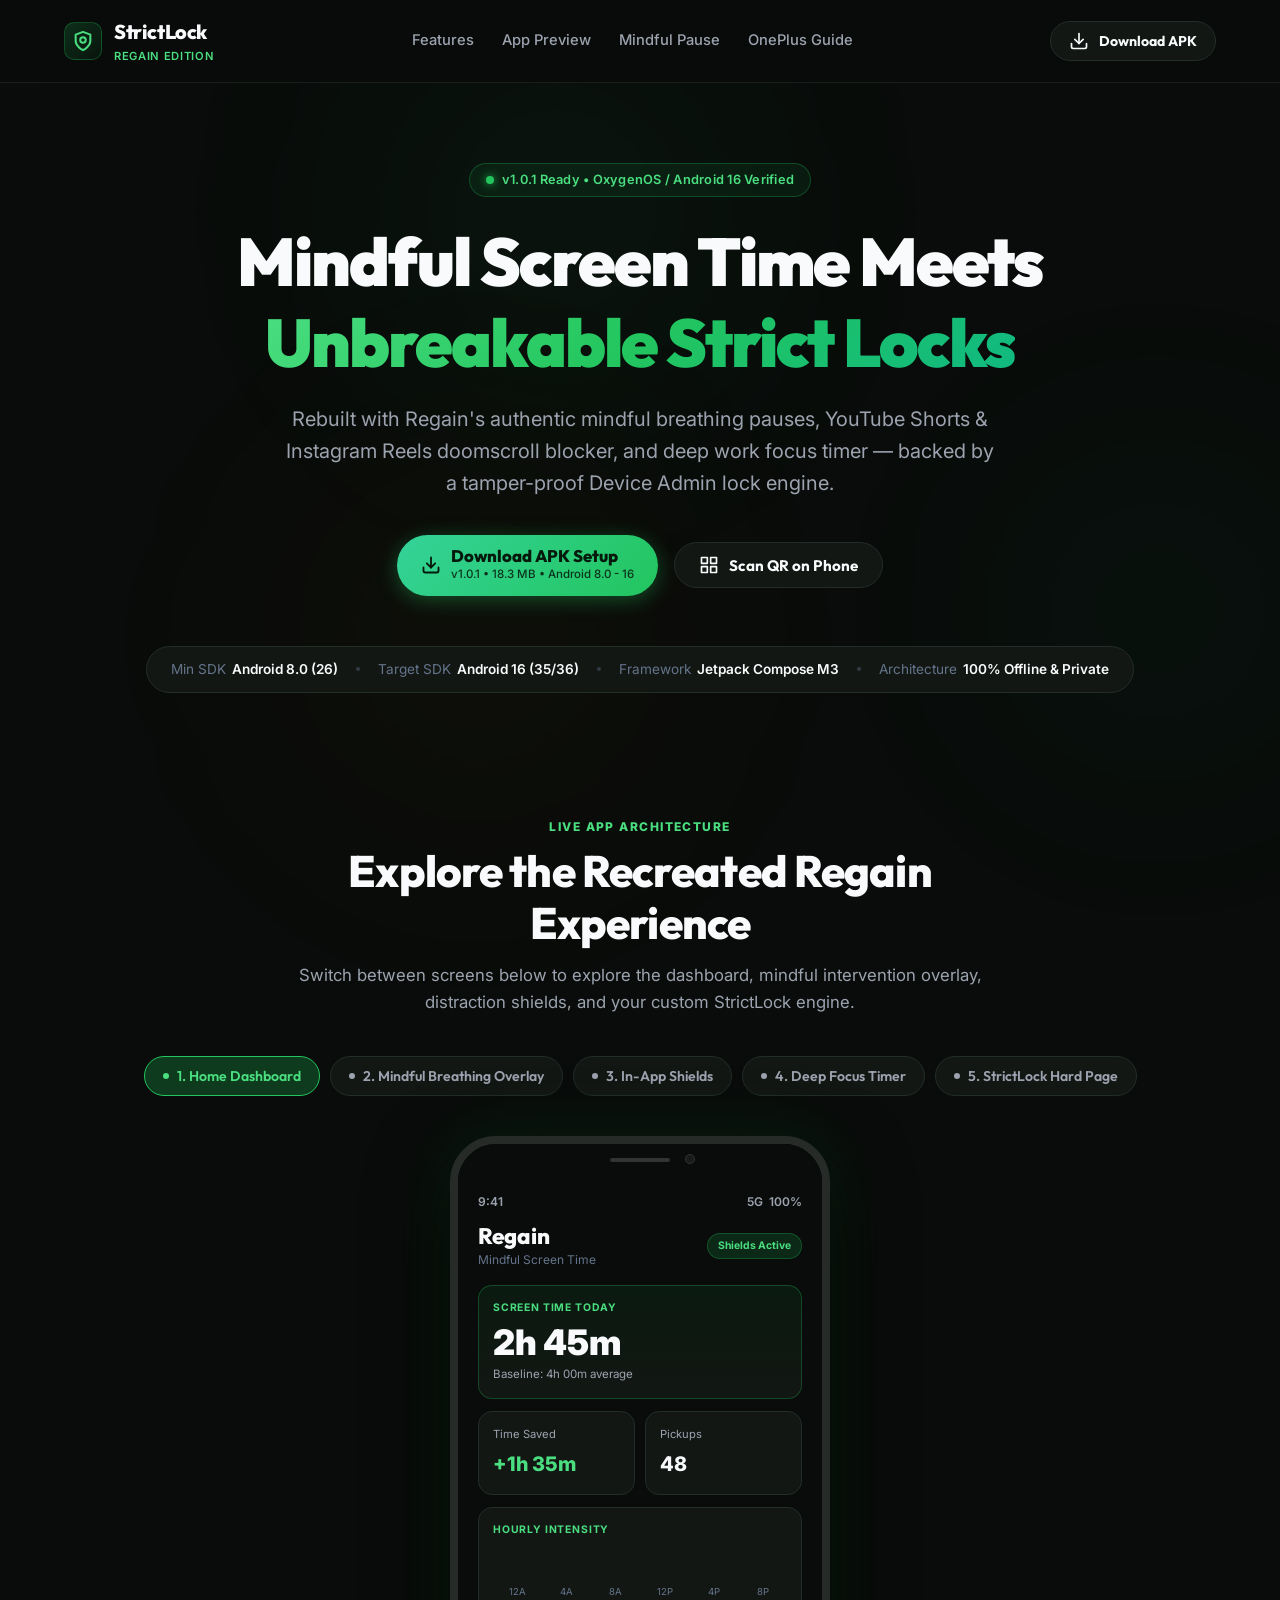
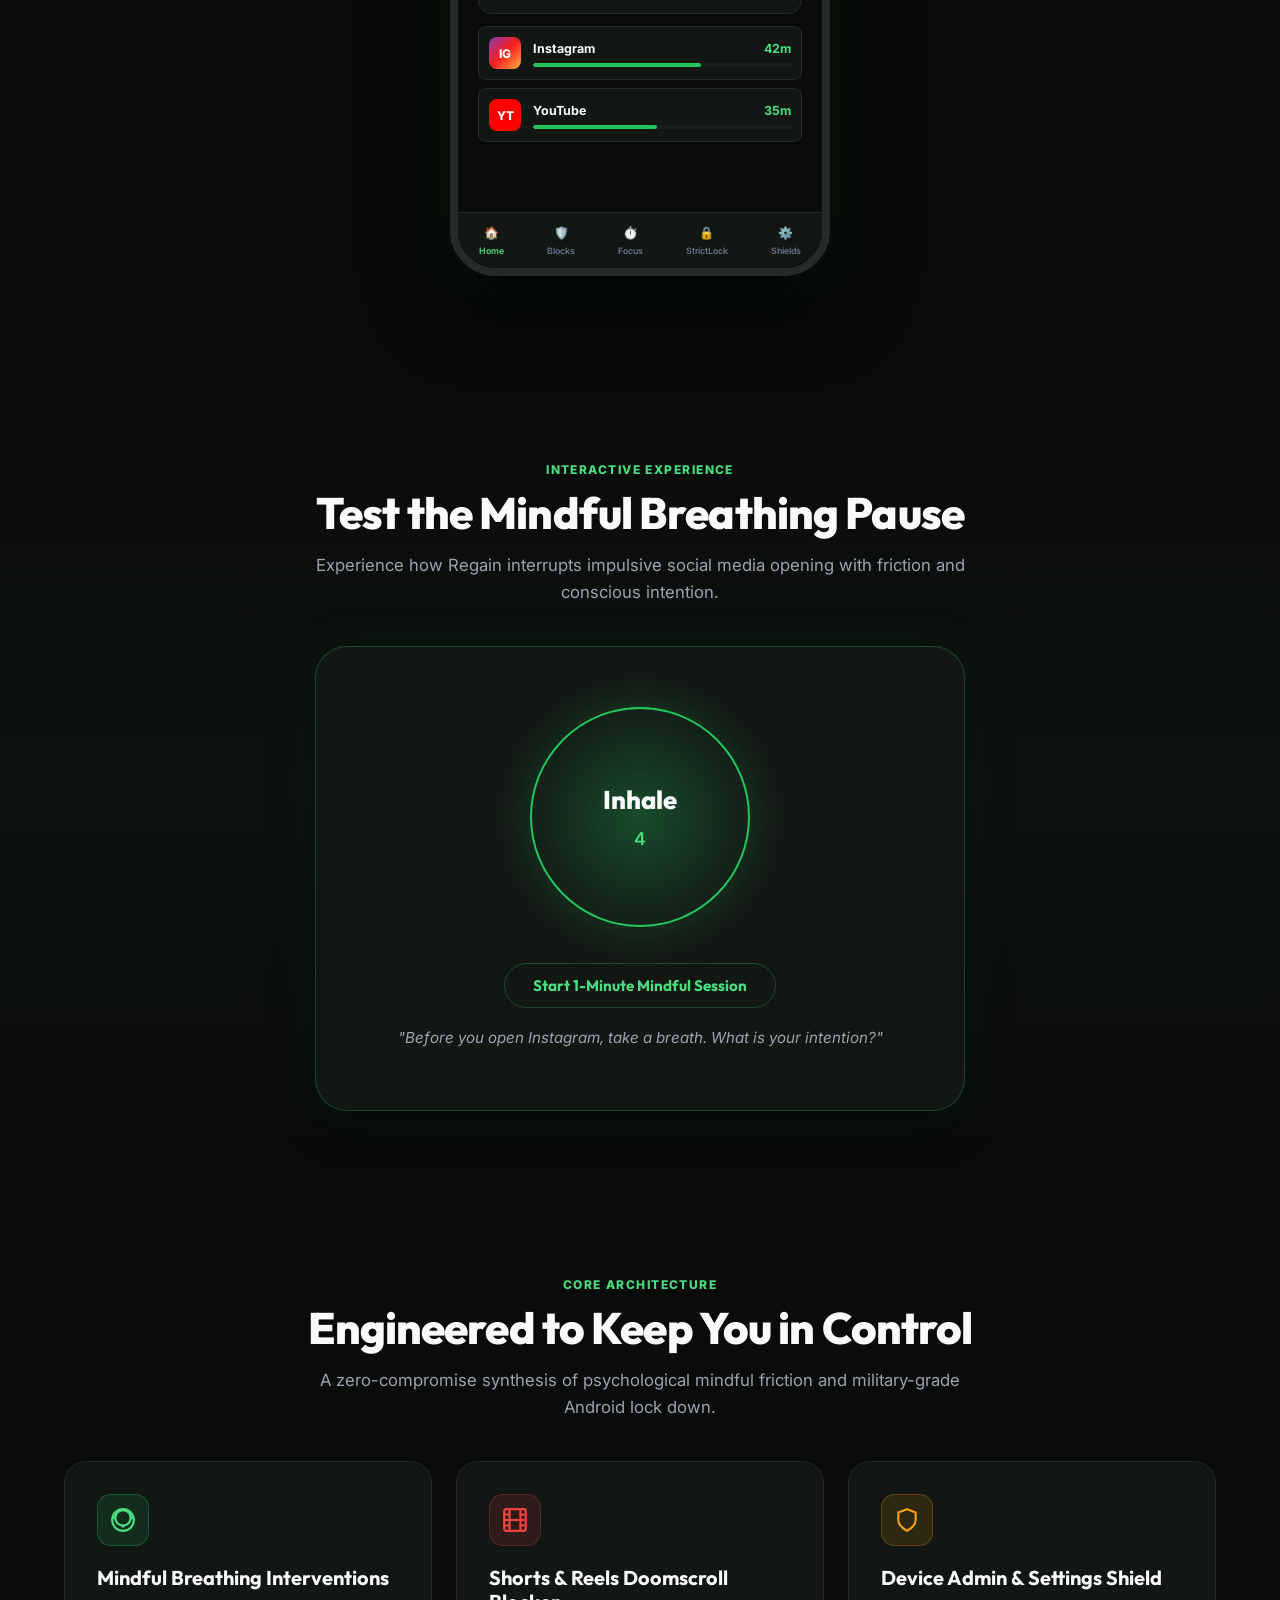
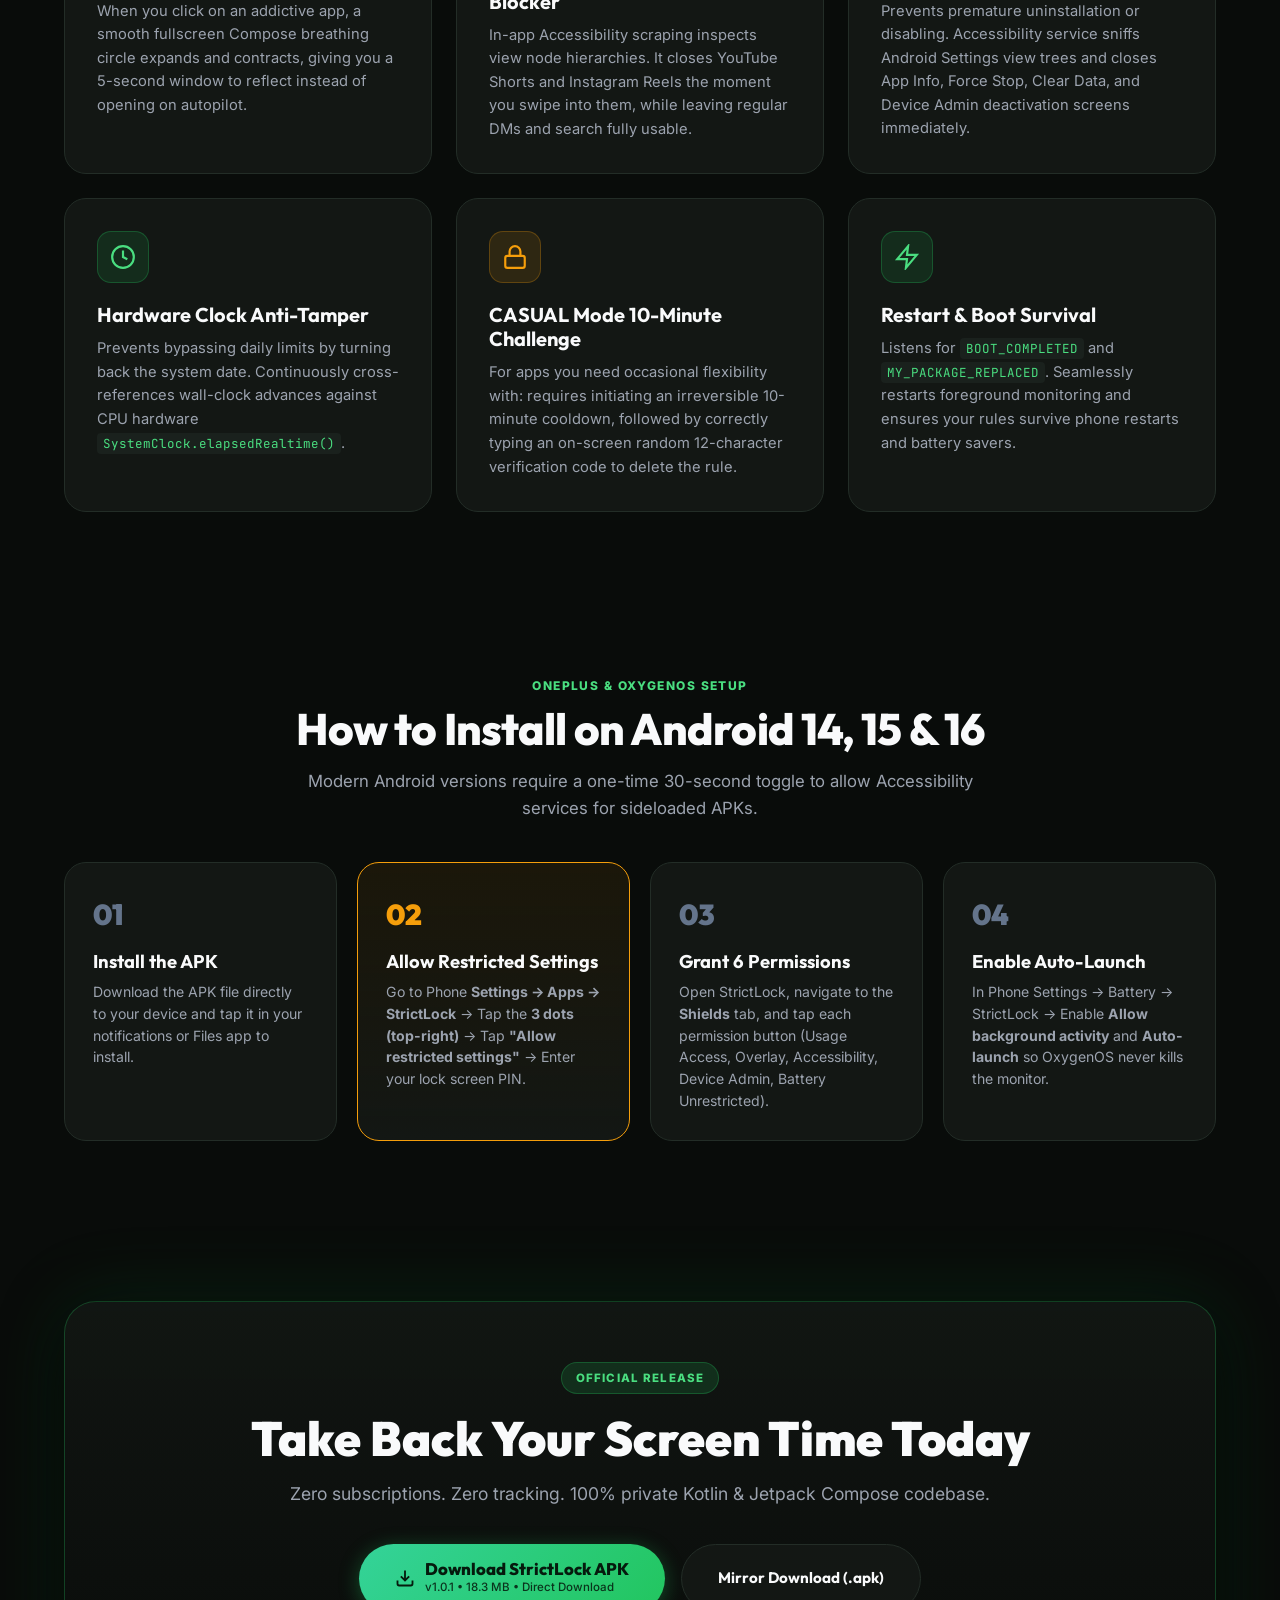
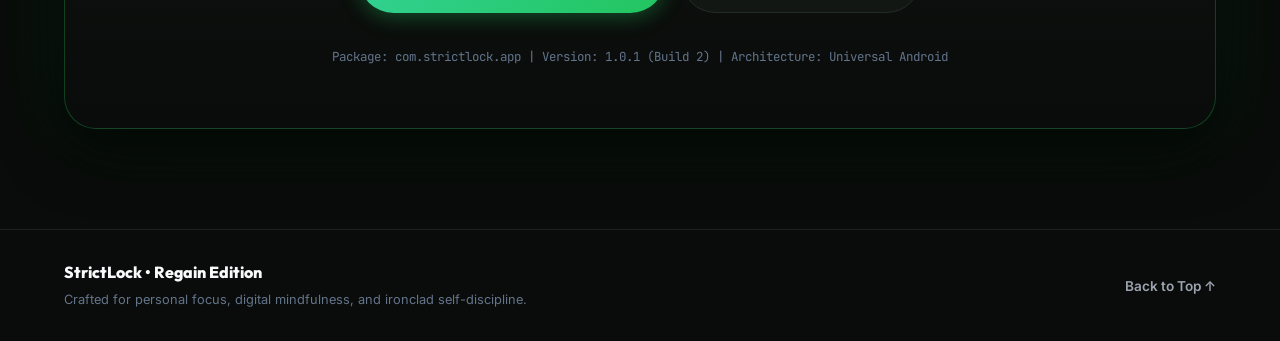
==== website/index.html @ c753e565 "Initial commit: StrictLock (Regain Edition) Android app and download portal" ====
<!DOCTYPE html>
<html lang="en">
<head>
    <meta charset="UTF-8">
    <meta name="viewport" content="width=device-width, initial-scale=1.0">
    <title>StrictLock — Regain Edition | Mindful Screen Time & Unbreakable Blocker</title>
    <meta name="description" content="Download StrictLock (Regain Edition), the mindful screen time limiter with breathing interventions, Reels/Shorts blocker, and unbreakable Device Admin strict lockouts for Android 8 to 16.">
    
    <!-- Google Fonts -->
    <link rel="preconnect" href="https://fonts.googleapis.com">
    <link rel="preconnect" href="https://fonts.gstatic.com" crossorigin>
    <link href="https://fonts.googleapis.com/css2?family=Outfit:wght@300;400;500;600;700;800;900&family=Inter:wght@400;500;600;700&family=JetBrains+Mono:wght@400;600&display=swap" rel="stylesheet">
    
    <link rel="stylesheet" href="style.css">
</head>
<body>

    <!-- Ambient Glowing Background Orbs -->
    <div class="glow-orb orb-1"></div>
    <div class="glow-orb orb-2"></div>
    <div class="glow-orb orb-3"></div>

    <!-- Navigation Bar -->
    <header class="navbar" id="navbar">
        <div class="nav-container">
            <a href="#hero" class="nav-brand">
                <div class="brand-logo">
                    <svg viewBox="0 0 24 24" fill="none" stroke="currentColor" stroke-width="2.2" stroke-linecap="round" stroke-linejoin="round">
                        <path d="M12 22s8-4 8-10V5l-8-3-8 3v7c0 6 8 10 8 10z"/>
                        <circle cx="12" cy="11" r="3"/>
                    </svg>
                </div>
                <div class="brand-text">
                    <span class="brand-name">StrictLock</span>
                    <span class="brand-tag">Regain Edition</span>
                </div>
            </a>

            <nav class="nav-links">
                <a href="#features" class="nav-link">Features</a>
                <a href="#interactive-preview" class="nav-link">App Preview</a>
                <a href="#breathing-demo" class="nav-link">Mindful Pause</a>
                <a href="#oneplus-guide" class="nav-link">OnePlus Guide</a>
            </nav>

            <div class="nav-actions">
                <a href="StrictLock-Regain-v1.0.1.apk" download="StrictLock-Regain-v1.0.1.apk" class="btn btn-nav" id="btn-nav-download">
                    <svg viewBox="0 0 24 24" fill="none" stroke="currentColor" stroke-width="2" stroke-linecap="round" stroke-linejoin="round">
                        <path d="M21 15v4a2 2 0 0 1-2 2H5a2 2 0 0 1-2-2v-4"/>
                        <polyline points="7 10 12 15 17 10"/>
                        <line x1="12" y1="15" x2="12" y2="3"/>
                    </svg>
                    <span>Download APK</span>
                </a>
            </div>
        </div>
    </header>

    <!-- Hero Section -->
    <section class="hero-section" id="hero">
        <div class="hero-container">
            <div class="hero-badge">
                <span class="badge-dot"></span>
                <span class="badge-text">v1.0.1 Ready • OxygenOS / Android 16 Verified</span>
            </div>

            <h1 class="hero-title">
                Mindful Screen Time Meets <span class="gradient-text">Unbreakable Strict Locks</span>
            </h1>

            <p class="hero-subtitle">
                Rebuilt with Regain's authentic mindful breathing pauses, YouTube Shorts & Instagram Reels doomscroll blocker, and deep work focus timer — backed by a tamper-proof Device Admin lock engine.
            </p>

            <div class="hero-cta-group">
                <a href="StrictLock-Regain-v1.0.1.apk" download="StrictLock-Regain-v1.0.1.apk" class="btn btn-primary" id="btn-hero-download">
                    <svg viewBox="0 0 24 24" fill="none" stroke="currentColor" stroke-width="2.2" stroke-linecap="round" stroke-linejoin="round">
                        <path d="M21 15v4a2 2 0 0 1-2 2H5a2 2 0 0 1-2-2v-4"/>
                        <polyline points="7 10 12 15 17 10"/>
                        <line x1="12" y1="15" x2="12" y2="3"/>
                    </svg>
                    <div class="btn-text-block">
                        <span class="btn-title">Download APK Setup</span>
                        <span class="btn-meta">v1.0.1 • 18.3 MB • Android 8.0 - 16</span>
                    </div>
                </a>

                <button class="btn btn-secondary" id="btn-qr-modal">
                    <svg viewBox="0 0 24 24" fill="none" stroke="currentColor" stroke-width="2" stroke-linecap="round" stroke-linejoin="round">
                        <rect x="3" y="3" width="7" height="7"/>
                        <rect x="14" y="3" width="7" height="7"/>
                        <rect x="14" y="14" width="7" height="7"/>
                        <rect x="3" y="14" width="7" height="7"/>
                    </svg>
                    <span>Scan QR on Phone</span>
                </button>
            </div>

            <!-- Tech Spec Chips -->
            <div class="hero-specs">
                <div class="spec-item">
                    <span class="spec-label">Min SDK</span>
                    <span class="spec-val">Android 8.0 (26)</span>
                </div>
                <div class="spec-divider"></div>
                <div class="spec-item">
                    <span class="spec-label">Target SDK</span>
                    <span class="spec-val">Android 16 (35/36)</span>
                </div>
                <div class="spec-divider"></div>
                <div class="spec-item">
                    <span class="spec-label">Framework</span>
                    <span class="spec-val">Jetpack Compose M3</span>
                </div>
                <div class="spec-divider"></div>
                <div class="spec-item">
                    <span class="spec-label">Architecture</span>
                    <span class="spec-val">100% Offline & Private</span>
                </div>
            </div>
        </div>
    </section>

    <!-- Interactive Interactive Phone Mockup Section -->
    <section class="preview-section" id="interactive-preview">
        <div class="section-container">
            <div class="section-header">
                <span class="section-tag">LIVE APP ARCHITECTURE</span>
                <h2 class="section-title">Explore the Recreated Regain Experience</h2>
                <p class="section-subtitle">Switch between screens below to explore the dashboard, mindful intervention overlay, distraction shields, and your custom StrictLock engine.</p>
            </div>

            <!-- Screen Selector Tabs -->
            <div class="preview-tabs" id="preview-tabs">
                <button class="preview-tab active" data-screen="dashboard">
                    <span class="tab-indicator"></span>
                    <span>1. Home Dashboard</span>
                </button>
                <button class="preview-tab" data-screen="overlay">
                    <span class="tab-indicator"></span>
                    <span>2. Mindful Breathing Overlay</span>
                </button>
                <button class="preview-tab" data-screen="blocks">
                    <span class="tab-indicator"></span>
                    <span>3. In-App Shields</span>
                </button>
                <button class="preview-tab" data-screen="focus">
                    <span class="tab-indicator"></span>
                    <span>4. Deep Focus Timer</span>
                </button>
                <button class="preview-tab" data-screen="strictlock">
                    <span class="tab-indicator"></span>
                    <span>5. StrictLock Hard Page</span>
                </button>
            </div>

            <!-- Device Frame Mockup Container -->
            <div class="device-wrapper">
                <div class="phone-frame">
                    <div class="phone-speaker"></div>
                    <div class="phone-camera"></div>

                    <!-- Screen Content Renderers -->
                    <div class="phone-screen" id="phone-screen">
                        
                        <!-- Screen 1: Dashboard -->
                        <div class="screen-view active" id="view-dashboard">
                            <div class="app-status-bar">
                                <span>9:41</span>
                                <div class="status-icons">
                                    <span>5G</span>
                                    <span>100%</span>
                                </div>
                            </div>
                            <div class="screen-header">
                                <div>
                                    <h3 class="app-title">Regain</h3>
                                    <p class="app-subtitle">Mindful Screen Time</p>
                                </div>
                                <span class="shield-badge">Shields Active</span>
                            </div>

                            <!-- Screen Time Hero -->
                            <div class="mock-card mock-hero">
                                <div class="mock-card-label">SCREEN TIME TODAY</div>
                                <div class="mock-hero-val">2h 45m</div>
                                <div class="mock-hero-sub">Baseline: 4h 00m average</div>
                            </div>

                            <!-- 2 Metrics -->
                            <div class="mock-row">
                                <div class="mock-card mock-half">
                                    <span class="metric-label">Time Saved</span>
                                    <span class="metric-val text-mint">+1h 35m</span>
                                </div>
                                <div class="mock-card mock-half">
                                    <span class="metric-label">Pickups</span>
                                    <span class="metric-val">48</span>
                                </div>
                            </div>

                            <!-- Hourly Bars -->
                            <div class="mock-card mock-chart-card">
                                <div class="mock-card-label">HOURLY INTENSITY</div>
                                <div class="mock-bars">
                                    <div class="bar-col"><div class="bar" style="height: 20%;"></div><span>12A</span></div>
                                    <div class="bar-col"><div class="bar" style="height: 10%;"></div><span>4A</span></div>
                                    <div class="bar-col"><div class="bar active" style="height: 65%;"></div><span>8A</span></div>
                                    <div class="bar-col"><div class="bar active" style="height: 90%;"></div><span>12P</span></div>
                                    <div class="bar-col"><div class="bar active" style="height: 70%;"></div><span>4P</span></div>
                                    <div class="bar-col"><div class="bar" style="height: 35%;"></div><span>8P</span></div>
                                </div>
                            </div>

                            <!-- Top Apps List -->
                            <div class="mock-apps-list">
                                <div class="mock-app-item">
                                    <div class="mock-app-icon icon-ig">IG</div>
                                    <div class="mock-app-details">
                                        <div class="mock-app-name-row">
                                            <span>Instagram</span>
                                            <span class="text-mint">42m</span>
                                        </div>
                                        <div class="mock-progress-track"><div class="mock-progress-fill" style="width: 65%;"></div></div>
                                    </div>
                                </div>
                                <div class="mock-app-item">
                                    <div class="mock-app-icon icon-yt">YT</div>
                                    <div class="mock-app-details">
                                        <div class="mock-app-name-row">
                                            <span>YouTube</span>
                                            <span class="text-mint">35m</span>
                                        </div>
                                        <div class="mock-progress-track"><div class="mock-progress-fill" style="width: 48%;"></div></div>
                                    </div>
                                </div>
                            </div>
                        </div>

                        <!-- Screen 2: Breathing Overlay -->
                        <div class="screen-view" id="view-overlay">
                            <div class="overlay-mock-content">
                                <div class="overlay-app-header">
                                    <div class="mock-app-icon icon-ig big-icon">IG</div>
                                    <div class="overlay-app-title">Instagram</div>
                                </div>

                                <div class="breathing-circle-wrapper">
                                    <div class="circle-outer"></div>
                                    <div class="circle-mid"></div>
                                    <div class="circle-core">
                                        <svg viewBox="0 0 24 24" fill="none" stroke="currentColor" stroke-width="2">
                                            <path d="M12 22s8-4 8-10V5l-8-3-8 3v7c0 6 8 10 8 10z"/>
                                        </svg>
                                    </div>
                                </div>

                                <div class="overlay-message-block">
                                    <h4 class="overlay-heading text-crimson">Daily Limit Reached</h4>
                                    <p class="overlay-body">Strict Mode Protection is active.<br>No extensions or bypasses allowed today.</p>
                                </div>

                                <button class="overlay-btn-home">EXIT TO HOME SCREEN</button>
                            </div>
                        </div>

                        <!-- Screen 3: Blocks -->
                        <div class="screen-view" id="view-blocks">
                            <div class="screen-header">
                                <div>
                                    <h3 class="app-title">Distraction Shields</h3>
                                    <p class="app-subtitle">Regain Anti-Tamper & Nudges</p>
                                </div>
                            </div>

                            <div class="mock-setting-card">
                                <div class="setting-icon icon-red">📹</div>
                                <div class="setting-info">
                                    <div class="setting-title">Block Shorts & Reels</div>
                                    <div class="setting-desc">Auto-closes doomscrolling reels while keeping search & messages.</div>
                                </div>
                                <div class="mock-switch on"></div>
                            </div>

                            <div class="mock-setting-card">
                                <div class="setting-icon icon-mint">🍃</div>
                                <div class="setting-info">
                                    <div class="setting-title">Mindful Pause</div>
                                    <div class="setting-desc">5-second breathing circle reflection before opening apps.</div>
                                </div>
                                <div class="mock-switch on"></div>
                            </div>

                            <div class="mock-setting-card">
                                <div class="setting-icon icon-mint">🔒</div>
                                <div class="setting-info">
                                    <div class="setting-title">Uninstall Protection</div>
                                    <div class="setting-desc">Device Admin + Accessibility closes Settings, Force Stop, & App Info.</div>
                                </div>
                                <div class="mock-switch on"></div>
                            </div>

                            <div class="mock-setting-card">
                                <div class="setting-icon icon-amber">🪟</div>
                                <div class="setting-info">
                                    <div class="setting-title">Split-Screen Shield</div>
                                    <div class="setting-desc">Blocks bypassing limits via multitasking split-windows.</div>
                                </div>
                                <div class="mock-switch on"></div>
                            </div>
                        </div>

                        <!-- Screen 4: Focus Timer -->
                        <div class="screen-view" id="view-focus">
                            <div class="screen-header">
                                <div>
                                    <h3 class="app-title">Focus Session</h3>
                                    <p class="app-subtitle">Deep Work Pomodoro</p>
                                </div>
                            </div>

                            <div class="mock-timer-circle">
                                <div class="timer-dial-outer">
                                    <div class="timer-time">23:45</div>
                                    <div class="timer-state text-mint">FOCUSING</div>
                                </div>
                            </div>

                            <div class="timer-chips-row">
                                <span class="chip">15m</span>
                                <span class="chip active">25m</span>
                                <span class="chip">45m</span>
                                <span class="chip">60m</span>
                            </div>

                            <button class="mock-btn-start">PAUSE</button>

                            <div class="mock-setting-card small-pad">
                                <div class="setting-info">
                                    <div class="setting-title">Strict Focus Mode</div>
                                    <div class="setting-desc">You cannot quit until the timer ends.</div>
                                </div>
                                <div class="mock-switch on"></div>
                            </div>
                        </div>

                        <!-- Screen 5: StrictLock Dedicated Page -->
                        <div class="screen-view" id="view-strictlock">
                            <div class="screen-header">
                                <div>
                                    <h3 class="app-title">StrictLock</h3>
                                    <p class="app-subtitle">Custom Multi-Day Rules</p>
                                </div>
                                <span class="badge-new-rule">+ New Rule</span>
                            </div>

                            <!-- Tamper Card -->
                            <div class="tamper-card-mini">
                                <span class="tamper-icon">🛡️</span>
                                <div>
                                    <div class="tamper-title">Clock Anti-Tamper Shield</div>
                                    <div class="tamper-desc">Hardware elapsed time verified vs wall clock.</div>
                                </div>
                            </div>

                            <!-- Strict Rule Card -->
                            <div class="rule-card-mini">
                                <div class="rule-top-row">
                                    <div class="mock-app-icon icon-rd">RD</div>
                                    <div class="rule-info">
                                        <div class="rule-title-row">
                                            <span>Reddit</span>
                                            <span class="badge-strict">STRICT</span>
                                        </div>
                                        <div class="rule-sub">12 calendar days left</div>
                                    </div>
                                </div>
                                <div class="rule-progress-row">
                                    <span>28m / 30m</span>
                                    <span class="text-crimson">Limit Near</span>
                                </div>
                                <div class="mock-progress-track"><div class="mock-progress-fill bg-crimson" style="width: 93%;"></div></div>
                                <div class="rule-footer">Locked by Strict Mode. No edits or deletions.</div>
                            </div>

                            <!-- Casual Rule Card -->
                            <div class="rule-card-mini">
                                <div class="rule-top-row">
                                    <div class="mock-app-icon icon-tk">TT</div>
                                    <div class="rule-info">
                                        <div class="rule-title-row">
                                            <span>TikTok</span>
                                            <span class="badge-casual">CASUAL</span>
                                        </div>
                                        <div class="rule-sub">25 calendar days left</div>
                                    </div>
                                </div>
                                <div class="rule-progress-row">
                                    <span>15m / 45m</span>
                                    <span class="text-mint">30m left</span>
                                </div>
                                <div class="mock-progress-track"><div class="mock-progress-fill" style="width: 33%;"></div></div>
                                <div class="rule-footer-btn">Requires 10m wait + verification code to unlock.</div>
                            </div>
                        </div>

                    </div>

                    <!-- Bottom Nav Simulator -->
                    <div class="phone-bottom-nav">
                        <div class="nav-item active"><span>🏠</span><small>Home</small></div>
                        <div class="nav-item"><span>🛡️</span><small>Blocks</small></div>
                        <div class="nav-item"><span>⏱️</span><small>Focus</small></div>
                        <div class="nav-item"><span>🔒</span><small>StrictLock</small></div>
                        <div class="nav-item"><span>⚙️</span><small>Shields</small></div>
                    </div>
                </div>
            </div>
        </div>
    </section>

    <!-- Interactive Breathing Simulator Section -->
    <section class="breathing-section" id="breathing-demo">
        <div class="section-container">
            <div class="section-header">
                <span class="section-tag">INTERACTIVE EXPERIENCE</span>
                <h2 class="section-title">Test the Mindful Breathing Pause</h2>
                <p class="section-subtitle">Experience how Regain interrupts impulsive social media opening with friction and conscious intention.</p>
            </div>

            <div class="breathing-widget-card">
                <div class="breathing-circle-interactive" id="breathing-circle">
                    <span class="breathing-phase-text" id="breathing-phase">Inhale</span>
                    <span class="breathing-counter" id="breathing-count">4</span>
                </div>

                <div class="breathing-controls">
                    <button class="btn btn-outline" id="btn-toggle-breathing">Start 1-Minute Mindful Session</button>
                    <p class="breathing-caption">"Before you open Instagram, take a breath. What is your intention?"</p>
                </div>
            </div>
        </div>
    </section>

    <!-- Feature Architecture Grid -->
    <section class="features-section" id="features">
        <div class="section-container">
            <div class="section-header">
                <span class="section-tag">CORE ARCHITECTURE</span>
                <h2 class="section-title">Engineered to Keep You in Control</h2>
                <p class="section-subtitle">A zero-compromise synthesis of psychological mindful friction and military-grade Android lock down.</p>
            </div>

            <div class="features-grid">
                
                <div class="feature-card">
                    <div class="feature-icon-box icon-mint-bg">
                        <svg viewBox="0 0 24 24" fill="none" stroke="currentColor" stroke-width="2">
                            <path d="M12 2a10 10 0 1 0 10 10A10 10 0 0 0 12 2zm1 14.93V17a1 1 0 0 1-2 0v-.07A7 7 0 0 1 5.07 11H5a1 1 0 0 1 0-2h.07A7 7 0 0 1 11 3.07V3a1 1 0 0 1 2 0v.07A7 7 0 0 1 18.93 9H19a1 1 0 0 1 0 2h-.07A7 7 0 0 1 13 16.93z"/>
                        </svg>
                    </div>
                    <h3 class="feature-title">Mindful Breathing Interventions</h3>
                    <p class="feature-desc">When you click on an addictive app, a smooth fullscreen Compose breathing circle expands and contracts, giving you a 5-second window to reflect instead of opening on autopilot.</p>
                </div>

                <div class="feature-card">
                    <div class="feature-icon-box icon-crimson-bg">
                        <svg viewBox="0 0 24 24" fill="none" stroke="currentColor" stroke-width="2">
                            <rect x="2" y="2" width="20" height="20" rx="2.18" ry="2.18"/>
                            <line x1="7" y1="2" x2="7" y2="22"/>
                            <line x1="17" y1="2" x2="17" y2="22"/>
                            <line x1="2" y1="12" x2="22" y2="12"/>
                            <line x1="2" y1="7" x2="7" y2="7"/>
                            <line x1="2" y1="17" x2="7" y2="17"/>
                            <line x1="17" y1="17" x2="22" y2="17"/>
                            <line x1="17" y1="7" x2="22" y2="7"/>
                        </svg>
                    </div>
                    <h3 class="feature-title">Shorts & Reels Doomscroll Blocker</h3>
                    <p class="feature-desc">In-app Accessibility scraping inspects view node hierarchies. It closes YouTube Shorts and Instagram Reels the moment you swipe into them, while leaving regular DMs and search fully usable.</p>
                </div>

                <div class="feature-card">
                    <div class="feature-icon-box icon-amber-bg">
                        <svg viewBox="0 0 24 24" fill="none" stroke="currentColor" stroke-width="2">
                            <path d="M12 22s8-4 8-10V5l-8-3-8 3v7c0 6 8 10 8 10z"/>
                        </svg>
                    </div>
                    <h3 class="feature-title">Device Admin & Settings Shield</h3>
                    <p class="feature-desc">Prevents premature uninstallation or disabling. Accessibility service sniffs Android Settings view trees and closes App Info, Force Stop, Clear Data, and Device Admin deactivation screens immediately.</p>
                </div>

                <div class="feature-card">
                    <div class="feature-icon-box icon-mint-bg">
                        <svg viewBox="0 0 24 24" fill="none" stroke="currentColor" stroke-width="2">
                            <circle cx="12" cy="12" r="10"/>
                            <polyline points="12 6 12 12 16 14"/>
                        </svg>
                    </div>
                    <h3 class="feature-title">Hardware Clock Anti-Tamper</h3>
                    <p class="feature-desc">Prevents bypassing daily limits by turning back the system date. Continuously cross-references wall-clock advances against CPU hardware <code>SystemClock.elapsedRealtime()</code>.</p>
                </div>

                <div class="feature-card">
                    <div class="feature-icon-box icon-amber-bg">
                        <svg viewBox="0 0 24 24" fill="none" stroke="currentColor" stroke-width="2">
                            <rect x="3" y="11" width="18" height="11" rx="2" ry="2"/>
                            <path d="M7 11V7a5 5 0 0 1 10 0v4"/>
                        </svg>
                    </div>
                    <h3 class="feature-title">CASUAL Mode 10-Minute Challenge</h3>
                    <p class="feature-desc">For apps you need occasional flexibility with: requires initiating an irreversible 10-minute cooldown, followed by correctly typing an on-screen random 12-character verification code to delete the rule.</p>
                </div>

                <div class="feature-card">
                    <div class="feature-icon-box icon-mint-bg">
                        <svg viewBox="0 0 24 24" fill="none" stroke="currentColor" stroke-width="2">
                            <path d="M13 2L3 14h9l-1 8 10-12h-9l1-8z"/>
                        </svg>
                    </div>
                    <h3 class="feature-title">Restart & Boot Survival</h3>
                    <p class="feature-desc">Listens for <code>BOOT_COMPLETED</code> and <code>MY_PACKAGE_REPLACED</code>. Seamlessly restarts foreground monitoring and ensures your rules survive phone restarts and battery savers.</p>
                </div>

            </div>
        </div>
    </section>

    <!-- OnePlus OxygenOS (Android 16) Guide -->
    <section class="guide-section" id="oneplus-guide">
        <div class="section-container">
            <div class="section-header">
                <span class="section-tag">ONEPLUS & OXYGENOS SETUP</span>
                <h2 class="section-title">How to Install on Android 14, 15 & 16</h2>
                <p class="section-subtitle">Modern Android versions require a one-time 30-second toggle to allow Accessibility services for sideloaded APKs.</p>
            </div>

            <div class="guide-steps-grid">
                
                <div class="step-card">
                    <div class="step-number">01</div>
                    <h4 class="step-title">Install the APK</h4>
                    <p class="step-desc">Download the APK file directly to your device and tap it in your notifications or Files app to install.</p>
                </div>

                <div class="step-card highlight-step">
                    <div class="step-number">02</div>
                    <h4 class="step-title">Allow Restricted Settings</h4>
                    <p class="step-desc">Go to Phone <strong>Settings -> Apps -> StrictLock</strong> -> Tap the <strong>3 dots (top-right)</strong> -> Tap <strong>"Allow restricted settings"</strong> -> Enter your lock screen PIN.</p>
                </div>

                <div class="step-card">
                    <div class="step-number">03</div>
                    <h4 class="step-title">Grant 6 Permissions</h4>
                    <p class="step-desc">Open StrictLock, navigate to the <strong>Shields</strong> tab, and tap each permission button (Usage Access, Overlay, Accessibility, Device Admin, Battery Unrestricted).</p>
                </div>

                <div class="step-card">
                    <div class="step-number">04</div>
                    <h4 class="step-title">Enable Auto-Launch</h4>
                    <p class="step-desc">In Phone Settings -> Battery -> StrictLock -> Enable <strong>Allow background activity</strong> and <strong>Auto-launch</strong> so OxygenOS never kills the monitor.</p>
                </div>

            </div>
        </div>
    </section>

    <!-- Download CTA Hub -->
    <section class="download-section" id="download">
        <div class="download-container">
            <div class="download-card">
                <span class="download-badge">OFFICIAL RELEASE</span>
                <h2 class="download-heading">Take Back Your Screen Time Today</h2>
                <p class="download-sub">Zero subscriptions. Zero tracking. 100% private Kotlin & Jetpack Compose codebase.</p>

                <div class="download-action-row">
                    <a href="StrictLock-Regain-v1.0.1.apk" download="StrictLock-Regain-v1.0.1.apk" class="btn btn-primary big-btn" id="btn-final-download">
                        <svg viewBox="0 0 24 24" fill="none" stroke="currentColor" stroke-width="2.2">
                            <path d="M21 15v4a2 2 0 0 1-2 2H5a2 2 0 0 1-2-2v-4"/>
                            <polyline points="7 10 12 15 17 10"/>
                            <line x1="12" y1="15" x2="12" y2="3"/>
                        </svg>
                        <div class="btn-text-block">
                            <span class="btn-title">Download StrictLock APK</span>
                            <span class="btn-meta">v1.0.1 • 18.3 MB • Direct Download</span>
                        </div>
                    </a>

                    <a href="app-debug.apk" download="app-debug.apk" class="btn btn-secondary big-btn">
                        <span>Mirror Download (.apk)</span>
                    </a>
                </div>

                <div class="checksum-info">
                    <code>Package: com.strictlock.app | Version: 1.0.1 (Build 2) | Architecture: Universal Android</code>
                </div>
            </div>
        </div>
    </section>

    <!-- Footer -->
    <footer class="footer">
        <div class="footer-container">
            <div class="footer-left">
                <span class="footer-brand">StrictLock • Regain Edition</span>
                <p class="footer-copy">Crafted for personal focus, digital mindfulness, and ironclad self-discipline.</p>
            </div>
            <div class="footer-right">
                <a href="#hero">Back to Top ↑</a>
            </div>
        </div>
    </footer>

    <!-- QR Code Modal Dialog -->
    <div class="modal-overlay" id="qr-modal">
        <div class="modal-content">
            <button class="modal-close" id="btn-close-modal">&times;</button>
            <h3 class="modal-title">Scan to Download on Phone</h3>
            <p class="modal-desc">Point your phone's camera at the QR code below while on the same Wi-Fi network:</p>
            
            <div class="qr-container" id="qr-placeholder">
                <!-- Dynamic SVG QR Code will be rendered here -->
            </div>

            <div class="qr-url-box">
                <div class="qr-network-url" id="network-url-text">http://10.146.8.144:3000/StrictLock-Regain-v1.0.1.apk</div>
                <button class="btn btn-copy" id="btn-copy-url">
                    <svg viewBox="0 0 24 24" width="16" height="16" fill="none" stroke="currentColor" stroke-width="2">
                        <rect x="9" y="9" width="13" height="13" rx="2" ry="2"></rect>
                        <path d="M5 15H4a2 2 0 0 1-2-2V4a2 2 0 0 1 2-2h9a2 2 0 0 1 2 2v1"></path>
                    </svg>
                    <span id="copy-text">Copy</span>
                </button>
            </div>

            <p class="qr-hint">Make sure your phone is connected to the same Wi-Fi, or open this URL directly in Chrome/Brave on your phone.</p>
        </div>
    </div>

    <script src="main.js"></script>
</body>
</html>
---- website/style.css ----
/* ==========================================================================
   StrictLock (Regain Edition) — World-Class Design System
   Palette: Deep Obsidian (#090C0A), Elevated Slate (#131714), Mint (#22C55E)
   ========================================================================== */

:root {
    --bg-dark: #090C0A;
    --bg-surface: #131714;
    --bg-surface-elevated: #1A211D;
    --bg-glass: rgba(19, 23, 20, 0.75);
    
    --border-subtle: rgba(255, 255, 255, 0.08);
    --border-green: rgba(34, 197, 94, 0.28);
    --border-card: #232D27;

    --mint-primary: #22C55E;
    --mint-light: #4ADE80;
    --mint-glow: rgba(34, 197, 94, 0.25);
    --mint-dark: #15803D;

    --amber-warning: #F59E0B;
    --amber-glow: rgba(245, 158, 11, 0.22);

    --crimson-strict: #EF4444;
    --crimson-glow: rgba(239, 68, 68, 0.25);

    --text-primary: #F9FAFB;
    --text-secondary: #9CA3AF;
    --text-muted: #64748B;

    --font-heading: 'Outfit', sans-serif;
    --font-body: 'Inter', sans-serif;
    --font-mono: 'JetBrains Mono', monospace;

    --radius-sm: 8px;
    --radius-md: 14px;
    --radius-lg: 22px;
    --radius-xl: 32px;
    --radius-pill: 9999px;

    --transition-fast: 0.18s cubic-bezier(0.4, 0, 0.2, 1);
    --transition-smooth: 0.32s cubic-bezier(0.16, 1, 0.3, 1);
}

/* Base Reset */
*, *::before, *::after {
    margin: 0;
    padding: 0;
    box-sizing: border-box;
}

html {
    scroll-behavior: smooth;
    background-color: var(--bg-dark);
    color: var(--text-primary);
    font-family: var(--font-body);
    font-size: 16px;
    line-height: 1.6;
    overflow-x: hidden;
    -webkit-font-smoothing: antialiased;
}

body {
    position: relative;
    min-height: 100vh;
    background-color: var(--bg-dark);
    overflow-x: hidden;
}

/* Ambient Background Glowing Orbs */
.glow-orb {
    position: fixed;
    border-radius: 50%;
    filter: blur(120px);
    pointer-events: none;
    z-index: 0;
    opacity: 0.65;
}

.orb-1 {
    top: -10%;
    left: 20%;
    width: 600px;
    height: 600px;
    background: radial-gradient(circle, rgba(34, 197, 94, 0.12) 0%, transparent 70%);
}

.orb-2 {
    top: 40%;
    right: -10%;
    width: 500px;
    height: 500px;
    background: radial-gradient(circle, rgba(16, 185, 129, 0.1) 0%, transparent 70%);
}

.orb-3 {
    bottom: -10%;
    left: 10%;
    width: 700px;
    height: 700px;
    background: radial-gradient(circle, rgba(245, 158, 11, 0.06) 0%, transparent 70%);
}

/* Typography Helpers */
h1, h2, h3, h4 {
    font-family: var(--font-heading);
    color: var(--text-primary);
    line-height: 1.2;
}

.gradient-text {
    background: linear-gradient(135deg, #4ADE80 0%, #22C55E 50%, #10B981 100%);
    -webkit-background-clip: text;
    -webkit-text-fill-color: transparent;
}

.text-mint { color: var(--mint-light); }
.text-crimson { color: var(--crimson-strict); }
.text-amber { color: var(--amber-warning); }

/* Common Container */
.section-container, .hero-container, .nav-container, .download-container, .footer-container {
    max-width: 1200px;
    margin: 0 auto;
    padding: 0 24px;
    position: relative;
    z-index: 1;
}

/* Buttons */
.btn {
    display: inline-flex;
    align-items: center;
    justify-content: center;
    gap: 10px;
    padding: 12px 24px;
    border-radius: var(--radius-pill);
    font-family: var(--font-heading);
    font-weight: 700;
    font-size: 0.95rem;
    text-decoration: none;
    border: none;
    cursor: pointer;
    transition: all var(--transition-smooth);
}

.btn svg {
    width: 20px;
    height: 20px;
    flex-shrink: 0;
}

.btn-primary {
    background: linear-gradient(135deg, #34D399 0%, #22C55E 100%);
    color: #051A0D;
    box-shadow: 0 4px 20px rgba(34, 197, 94, 0.35);
}

.btn-primary:hover {
    transform: translateY(-2px);
    box-shadow: 0 8px 30px rgba(34, 197, 94, 0.5);
    background: linear-gradient(135deg, #4ADE80 0%, #22C55E 100%);
}

.btn-secondary {
    background: var(--bg-surface);
    color: var(--text-primary);
    border: 1px solid var(--border-card);
}

.btn-secondary:hover {
    background: var(--bg-surface-elevated);
    border-color: var(--mint-primary);
    color: var(--mint-light);
    transform: translateY(-2px);
}

.btn-outline {
    background: transparent;
    color: var(--mint-light);
    border: 1px solid var(--border-green);
    padding: 12px 28px;
}

.btn-outline:hover {
    background: var(--mint-glow);
    border-color: var(--mint-primary);
    transform: translateY(-2px);
}

.btn-nav {
    background: var(--bg-surface);
    color: var(--text-primary);
    border: 1px solid var(--border-card);
    font-size: 0.88rem;
    padding: 8px 18px;
}

.btn-nav:hover {
    background: var(--mint-primary);
    color: #051A0D;
    border-color: var(--mint-primary);
}

.btn-text-block {
    display: flex;
    flex-direction: column;
    text-align: left;
}

.btn-title {
    font-size: 1.05rem;
    font-weight: 800;
    line-height: 1.1;
}

.btn-meta {
    font-size: 0.72rem;
    opacity: 0.85;
    font-family: var(--font-body);
    font-weight: 500;
}

/* ==========================================================================
   Navigation Bar
   ========================================================================== */
.navbar {
    position: sticky;
    top: 0;
    width: 100%;
    z-index: 100;
    background: rgba(9, 12, 10, 0.82);
    backdrop-filter: blur(18px);
    border-bottom: 1px solid var(--border-subtle);
    padding: 16px 0;
    transition: all var(--transition-smooth);
}

.nav-container {
    display: flex;
    align-items: center;
    justify-content: space-between;
}

.nav-brand {
    display: flex;
    align-items: center;
    gap: 12px;
    text-decoration: none;
}

.brand-logo {
    width: 38px;
    height: 38px;
    border-radius: 10px;
    background: linear-gradient(135deg, rgba(34, 197, 94, 0.2) 0%, rgba(34, 197, 94, 0.05) 100%);
    border: 1px solid var(--border-green);
    display: flex;
    align-items: center;
    justify-content: center;
    color: var(--mint-light);
}

.brand-logo svg {
    width: 22px;
    height: 22px;
}

.brand-text {
    display: flex;
    flex-direction: column;
}

.brand-name {
    font-family: var(--font-heading);
    font-size: 1.25rem;
    font-weight: 800;
    color: var(--text-primary);
    letter-spacing: -0.02em;
}

.brand-tag {
    font-size: 0.7rem;
    font-weight: 600;
    color: var(--mint-light);
    letter-spacing: 0.06em;
    text-transform: uppercase;
}

.nav-links {
    display: flex;
    align-items: center;
    gap: 28px;
}

.nav-link {
    color: var(--text-secondary);
    text-decoration: none;
    font-size: 0.92rem;
    font-weight: 500;
    transition: color var(--transition-fast);
}

.nav-link:hover {
    color: var(--mint-light);
}

/* ==========================================================================
   Hero Section
   ========================================================================== */
.hero-section {
    padding: 80px 0 60px;
    text-align: center;
    position: relative;
    z-index: 2;
}

.hero-badge {
    display: inline-flex;
    align-items: center;
    gap: 8px;
    background: rgba(34, 197, 94, 0.08);
    border: 1px solid var(--border-green);
    padding: 6px 16px;
    border-radius: var(--radius-pill);
    margin-bottom: 24px;
}

.badge-dot {
    width: 8px;
    height: 8px;
    border-radius: 50%;
    background: var(--mint-primary);
    box-shadow: 0 0 10px var(--mint-primary);
    animation: pulse 2s infinite;
}

.badge-text {
    font-size: 0.8rem;
    font-weight: 600;
    color: var(--mint-light);
    letter-spacing: 0.02em;
}

.hero-title {
    font-size: clamp(2.5rem, 5.5vw, 4.2rem);
    font-weight: 900;
    letter-spacing: -0.03em;
    max-width: 900px;
    margin: 0 auto 20px;
}

.hero-subtitle {
    font-size: clamp(1.05rem, 2vw, 1.25rem);
    color: var(--text-secondary);
    max-width: 720px;
    margin: 0 auto 36px;
    font-weight: 400;
    line-height: 1.6;
}

.hero-cta-group {
    display: flex;
    align-items: center;
    justify-content: center;
    gap: 16px;
    flex-wrap: wrap;
    margin-bottom: 50px;
}

.hero-specs {
    display: inline-flex;
    align-items: center;
    gap: 18px;
    background: var(--bg-surface);
    border: 1px solid var(--border-card);
    padding: 12px 24px;
    border-radius: var(--radius-pill);
    font-size: 0.85rem;
    flex-wrap: wrap;
    justify-content: center;
}

.spec-item {
    display: flex;
    align-items: center;
    gap: 6px;
}

.spec-label {
    color: var(--text-muted);
}

.spec-val {
    color: var(--text-primary);
    font-weight: 600;
}

.spec-divider {
    width: 4px;
    height: 4px;
    border-radius: 50%;
    background: var(--text-muted);
    opacity: 0.4;
}

/* ==========================================================================
   Section Headers
   ========================================================================== */
.section-header {
    text-align: center;
    max-width: 700px;
    margin: 0 auto 40px;
}

.section-tag {
    font-size: 0.75rem;
    font-weight: 800;
    letter-spacing: 0.12em;
    color: var(--mint-light);
    text-transform: uppercase;
    display: inline-block;
    margin-bottom: 8px;
}

.section-title {
    font-size: clamp(2rem, 3.5vw, 2.75rem);
    font-weight: 800;
    letter-spacing: -0.02em;
    margin-bottom: 12px;
}

.section-subtitle {
    color: var(--text-secondary);
    font-size: 1.05rem;
}

/* ==========================================================================
   Interactive Phone Showcase
   ========================================================================== */
.preview-section {
    padding: 60px 0 100px;
}

.preview-tabs {
    display: flex;
    justify-content: center;
    gap: 10px;
    flex-wrap: wrap;
    margin-bottom: 40px;
}

.preview-tab {
    display: flex;
    align-items: center;
    gap: 8px;
    padding: 10px 18px;
    background: var(--bg-surface);
    border: 1px solid var(--border-card);
    border-radius: var(--radius-pill);
    color: var(--text-secondary);
    font-family: var(--font-heading);
    font-weight: 600;
    font-size: 0.88rem;
    cursor: pointer;
    transition: all var(--transition-fast);
}

.preview-tab:hover {
    color: var(--text-primary);
    border-color: var(--border-green);
}

.preview-tab.active {
    background: var(--mint-glow);
    border-color: var(--mint-primary);
    color: var(--mint-light);
}

.preview-tab .tab-indicator {
    width: 6px;
    height: 6px;
    border-radius: 50%;
    background: currentColor;
}

/* Device Frame */
.device-wrapper {
    display: flex;
    justify-content: center;
    position: relative;
}

.phone-frame {
    width: 380px;
    height: 740px;
    background: #000;
    border-radius: 46px;
    border: 8px solid #272B28;
    box-shadow: 0 25px 80px rgba(0, 0, 0, 0.8), 0 0 60px rgba(34, 197, 94, 0.15);
    position: relative;
    overflow: hidden;
    display: flex;
    flex-direction: column;
}

.phone-speaker {
    position: absolute;
    top: 14px;
    left: 50%;
    transform: translateX(-50%);
    width: 60px;
    height: 4px;
    background: #333;
    border-radius: 4px;
    z-index: 50;
}

.phone-camera {
    position: absolute;
    top: 10px;
    left: calc(50% + 45px);
    width: 10px;
    height: 10px;
    background: #1a1a1a;
    border-radius: 50%;
    border: 1px solid #333;
    z-index: 50;
}

.phone-screen {
    flex: 1;
    background: var(--bg-dark);
    overflow: hidden;
    position: relative;
    padding-top: 32px;
}

.screen-view {
    display: none;
    height: 100%;
    padding: 16px 20px;
    flex-direction: column;
    overflow-y: auto;
}

.screen-view.active {
    display: flex;
    animation: fadeIn 0.3s ease;
}

/* Mock App UI Elements */
.app-status-bar {
    display: flex;
    justify-content: space-between;
    font-size: 0.75rem;
    font-weight: 600;
    color: var(--text-secondary);
    margin-bottom: 12px;
}

.status-icons {
    display: flex;
    gap: 6px;
}

.screen-header {
    display: flex;
    justify-content: space-between;
    align-items: center;
    margin-bottom: 16px;
}

.app-title {
    font-size: 1.4rem;
    font-weight: 800;
}

.app-subtitle {
    font-size: 0.75rem;
    color: var(--text-muted);
}

.shield-badge {
    background: rgba(34, 197, 94, 0.15);
    border: 1px solid var(--border-green);
    color: var(--mint-light);
    font-size: 0.65rem;
    font-weight: 700;
    padding: 4px 10px;
    border-radius: var(--radius-pill);
}

.badge-new-rule {
    background: rgba(34, 197, 94, 0.15);
    color: var(--mint-light);
    font-size: 0.72rem;
    font-weight: 700;
    padding: 4px 10px;
    border-radius: 8px;
    border: 1px solid var(--border-green);
}

.mock-card {
    background: var(--bg-surface);
    border: 1px solid var(--border-card);
    border-radius: var(--radius-md);
    padding: 14px;
    margin-bottom: 12px;
}

.mock-card-label {
    font-size: 0.65rem;
    font-weight: 700;
    color: var(--mint-light);
    letter-spacing: 0.08em;
    margin-bottom: 6px;
}

.mock-hero {
    background: linear-gradient(180deg, rgba(34, 197, 94, 0.08) 0%, rgba(19, 23, 20, 1) 100%);
    border-color: var(--border-green);
    text-align: left;
}

.mock-hero-val {
    font-size: 2.2rem;
    font-weight: 900;
    color: var(--text-primary);
    line-height: 1.1;
}

.mock-hero-sub {
    font-size: 0.72rem;
    color: var(--text-secondary);
    margin-top: 4px;
}

.mock-row {
    display: flex;
    gap: 10px;
    margin-bottom: 12px;
}

.mock-half {
    flex: 1;
    margin-bottom: 0;
    display: flex;
    flex-direction: column;
}

.metric-label {
    font-size: 0.7rem;
    color: var(--text-secondary);
}

.metric-val {
    font-size: 1.25rem;
    font-weight: 800;
    margin-top: 4px;
}

/* Mock Hourly Chart */
.mock-bars {
    display: flex;
    justify-content: space-between;
    align-items: flex-end;
    height: 55px;
    padding-top: 8px;
}

.bar-col {
    display: flex;
    flex-direction: column;
    align-items: center;
    gap: 4px;
    flex: 1;
}

.bar {
    width: 14px;
    background: var(--bg-surface-elevated);
    border-radius: 4px 4px 0 0;
}

.bar.active {
    background: linear-gradient(180deg, var(--mint-light) 0%, var(--mint-primary) 100%);
}

.bar-col span {
    font-size: 0.6rem;
    color: var(--text-muted);
}

/* Mock App Items */
.mock-apps-list {
    display: flex;
    flex-direction: column;
    gap: 8px;
}

.mock-app-item {
    display: flex;
    align-items: center;
    gap: 12px;
    background: var(--bg-surface);
    border: 1px solid var(--border-card);
    padding: 10px;
    border-radius: var(--radius-sm);
}

.mock-app-icon {
    width: 32px;
    height: 32px;
    border-radius: 8px;
    display: flex;
    align-items: center;
    justify-content: center;
    font-size: 0.75rem;
    font-weight: 800;
    color: #fff;
    flex-shrink: 0;
}

.big-icon {
    width: 54px;
    height: 54px;
    font-size: 1.2rem;
    border-radius: 14px;
    margin: 0 auto 10px;
}

.icon-ig { background: linear-gradient(135deg, #833AB4, #FD1D1D, #FCB045); }
.icon-yt { background: #FF0000; }
.icon-rd { background: #FF4500; }
.icon-tk { background: #000; border: 1px solid #333; }

.mock-app-details {
    flex: 1;
}

.mock-app-name-row {
    display: flex;
    justify-content: space-between;
    font-size: 0.78rem;
    font-weight: 700;
    margin-bottom: 4px;
}

.mock-progress-track {
    width: 100%;
    height: 4px;
    background: var(--bg-surface-elevated);
    border-radius: 2px;
    overflow: hidden;
}

.mock-progress-fill {
    height: 100%;
    background: var(--mint-primary);
    border-radius: 2px;
}

.bg-crimson { background: var(--crimson-strict); }

/* Mock Breathing Screen (Overlay View) */
.overlay-mock-content {
    display: flex;
    flex-direction: column;
    align-items: center;
    text-align: center;
    padding-top: 40px;
    height: 100%;
}

.overlay-app-title {
    font-size: 1.3rem;
    font-weight: 800;
    margin-bottom: 30px;
}

.breathing-circle-wrapper {
    position: relative;
    width: 130px;
    height: 130px;
    display: flex;
    align-items: center;
    justify-content: center;
    margin-bottom: 36px;
}

.circle-outer {
    position: absolute;
    width: 130px;
    height: 130px;
    border-radius: 50%;
    background: rgba(239, 68, 68, 0.12);
    animation: mockBreathe 4s infinite ease-in-out;
}

.circle-mid {
    position: absolute;
    width: 95px;
    height: 95px;
    border-radius: 50%;
    background: rgba(239, 68, 68, 0.25);
    animation: mockBreathe 4s infinite ease-in-out;
}

.circle-core {
    position: absolute;
    width: 60px;
    height: 60px;
    border-radius: 50%;
    background: var(--crimson-strict);
    display: flex;
    align-items: center;
    justify-content: center;
    color: #fff;
}

.circle-core svg {
    width: 24px;
    height: 24px;
}

.overlay-message-block {
    margin-bottom: 30px;
}

.overlay-heading {
    font-size: 1.25rem;
    font-weight: 800;
    margin-bottom: 6px;
}

.overlay-body {
    font-size: 0.78rem;
    color: var(--text-secondary);
    line-height: 1.5;
}

.overlay-btn-home {
    width: 100%;
    padding: 12px;
    border-radius: var(--radius-pill);
    background: var(--crimson-strict);
    color: #fff;
    border: none;
    font-family: var(--font-heading);
    font-weight: 800;
    font-size: 0.8rem;
    letter-spacing: 0.05em;
    cursor: pointer;
}

/* Mock Settings Cards */
.mock-setting-card {
    display: flex;
    align-items: center;
    gap: 12px;
    background: var(--bg-surface);
    border: 1px solid var(--border-card);
    border-radius: var(--radius-md);
    padding: 12px;
    margin-bottom: 10px;
}

.mock-setting-card.small-pad {
    padding: 8px 12px;
}

.setting-icon {
    width: 32px;
    height: 32px;
    border-radius: 8px;
    background: var(--bg-surface-elevated);
    display: flex;
    align-items: center;
    justify-content: center;
    font-size: 1rem;
    flex-shrink: 0;
}

.setting-info {
    flex: 1;
}

.setting-title {
    font-size: 0.82rem;
    font-weight: 700;
}

.setting-desc {
    font-size: 0.65rem;
    color: var(--text-secondary);
    line-height: 1.3;
}

.mock-switch {
    width: 34px;
    height: 18px;
    border-radius: 9px;
    background: var(--bg-surface-elevated);
    position: relative;
    flex-shrink: 0;
}

.mock-switch.on {
    background: var(--mint-primary);
}

.mock-switch.on::after {
    content: '';
    position: absolute;
    right: 2px;
    top: 2px;
    width: 14px;
    height: 14px;
    border-radius: 50%;
    background: #051A0D;
}

/* Mock Focus Timer */
.mock-timer-circle {
    display: flex;
    justify-content: center;
    margin: 20px 0;
}

.timer-dial-outer {
    width: 160px;
    height: 160px;
    border-radius: 50%;
    border: 8px solid var(--bg-surface-elevated);
    border-top-color: var(--mint-primary);
    border-right-color: var(--mint-primary);
    display: flex;
    flex-direction: column;
    align-items: center;
    justify-content: center;
}

.timer-time {
    font-size: 2rem;
    font-weight: 900;
    font-family: var(--font-heading);
}

.timer-state {
    font-size: 0.65rem;
    font-weight: 800;
    letter-spacing: 0.1em;
}

.timer-chips-row {
    display: flex;
    justify-content: center;
    gap: 8px;
    margin-bottom: 24px;
}

.chip {
    padding: 6px 14px;
    border-radius: 8px;
    background: var(--bg-surface);
    border: 1px solid var(--border-card);
    font-size: 0.72rem;
    font-weight: 600;
    color: var(--text-secondary);
}

.chip.active {
    background: var(--mint-glow);
    border-color: var(--mint-primary);
    color: var(--mint-light);
}

.mock-btn-start {
    width: 140px;
    padding: 10px;
    border-radius: var(--radius-pill);
    background: var(--mint-primary);
    color: #051A0D;
    border: none;
    font-family: var(--font-heading);
    font-weight: 800;
    font-size: 0.85rem;
    margin: 0 auto 20px;
    cursor: pointer;
}

/* Mock StrictLock Cards */
.tamper-card-mini {
    display: flex;
    align-items: center;
    gap: 10px;
    background: rgba(34, 197, 94, 0.08);
    border: 1px solid var(--border-green);
    border-radius: 10px;
    padding: 10px;
    margin-bottom: 12px;
}

.tamper-title {
    font-size: 0.75rem;
    font-weight: 700;
    color: var(--mint-light);
}

.tamper-desc {
    font-size: 0.62rem;
    color: var(--text-secondary);
}

.rule-card-mini {
    background: var(--bg-surface);
    border: 1px solid var(--border-card);
    border-radius: var(--radius-md);
    padding: 12px;
    margin-bottom: 10px;
}

.rule-top-row {
    display: flex;
    align-items: center;
    gap: 10px;
    margin-bottom: 8px;
}

.rule-info {
    flex: 1;
}

.rule-title-row {
    display: flex;
    align-items: center;
    gap: 6px;
    font-size: 0.82rem;
    font-weight: 700;
}

.rule-sub {
    font-size: 0.65rem;
    color: var(--text-muted);
}

.badge-strict {
    background: rgba(239, 68, 68, 0.2);
    color: var(--crimson-strict);
    font-size: 0.58rem;
    font-weight: 800;
    padding: 2px 5px;
    border-radius: 4px;
}

.badge-casual {
    background: rgba(245, 158, 11, 0.2);
    color: var(--amber-warning);
    font-size: 0.58rem;
    font-weight: 800;
    padding: 2px 5px;
    border-radius: 4px;
}

.rule-progress-row {
    display: flex;
    justify-content: space-between;
    font-size: 0.68rem;
    font-weight: 600;
    margin-bottom: 4px;
}

.rule-footer {
    font-size: 0.62rem;
    color: var(--text-muted);
    margin-top: 6px;
}

.rule-footer-btn {
    font-size: 0.62rem;
    color: var(--amber-warning);
    margin-top: 6px;
}

/* Phone Bottom Nav */
.phone-bottom-nav {
    display: flex;
    justify-content: space-around;
    padding: 10px 0;
    background: var(--bg-surface);
    border-top: 1px solid var(--border-card);
    z-index: 10;
}

.nav-item {
    display: flex;
    flex-direction: column;
    align-items: center;
    gap: 2px;
    color: var(--text-muted);
    font-size: 0.75rem;
}

.nav-item.active {
    color: var(--mint-light);
}

.nav-item small {
    font-size: 0.55rem;
    font-weight: 600;
}

/* ==========================================================================
   Interactive Breathing Simulator
   ========================================================================== */
.breathing-section {
    padding: 80px 0;
    background: linear-gradient(180deg, transparent 0%, rgba(19, 23, 20, 0.5) 50%, transparent 100%);
}

.breathing-widget-card {
    max-width: 650px;
    margin: 0 auto;
    background: var(--bg-surface);
    border: 1px solid var(--border-green);
    border-radius: var(--radius-xl);
    padding: 60px 30px;
    text-align: center;
    box-shadow: 0 10px 40px rgba(0, 0, 0, 0.5), 0 0 50px rgba(34, 197, 94, 0.1);
}

.breathing-circle-interactive {
    width: 220px;
    height: 220px;
    border-radius: 50%;
    margin: 0 auto 36px;
    background: radial-gradient(circle, rgba(34, 197, 94, 0.3) 0%, rgba(34, 197, 94, 0.05) 70%);
    border: 2px solid var(--mint-primary);
    display: flex;
    flex-direction: column;
    align-items: center;
    justify-content: center;
    box-shadow: 0 0 50px var(--mint-glow);
    transition: transform 4s cubic-bezier(0.4, 0, 0.2, 1);
}

.breathing-phase-text {
    font-size: 1.6rem;
    font-weight: 800;
    font-family: var(--font-heading);
    color: var(--text-primary);
}

.breathing-counter {
    font-size: 1.1rem;
    font-weight: 600;
    color: var(--mint-light);
    margin-top: 4px;
}

.breathing-caption {
    font-size: 0.95rem;
    color: var(--text-secondary);
    margin-top: 18px;
    font-style: italic;
}

/* ==========================================================================
   Features Architecture Grid
   ========================================================================== */
.features-section {
    padding: 80px 0;
}

.features-grid {
    display: grid;
    grid-template-columns: repeat(auto-fit, minmax(320px, 1fr));
    gap: 24px;
}

.feature-card {
    background: var(--bg-surface);
    border: 1px solid var(--border-card);
    border-radius: var(--radius-lg);
    padding: 32px;
    transition: all var(--transition-smooth);
}

.feature-card:hover {
    transform: translateY(-4px);
    border-color: var(--border-green);
    box-shadow: 0 12px 30px rgba(0, 0, 0, 0.4), 0 0 25px rgba(34, 197, 94, 0.1);
}

.feature-icon-box {
    width: 52px;
    height: 52px;
    border-radius: 14px;
    display: flex;
    align-items: center;
    justify-content: center;
    margin-bottom: 20px;
}

.feature-icon-box svg {
    width: 26px;
    height: 26px;
}

.icon-mint-bg {
    background: rgba(34, 197, 94, 0.12);
    color: var(--mint-light);
    border: 1px solid var(--border-green);
}

.icon-crimson-bg {
    background: rgba(239, 68, 68, 0.12);
    color: var(--crimson-strict);
    border: 1px solid rgba(239, 68, 68, 0.25);
}

.icon-amber-bg {
    background: rgba(245, 158, 11, 0.12);
    color: var(--amber-warning);
    border: 1px solid rgba(245, 158, 11, 0.25);
}

.feature-title {
    font-size: 1.25rem;
    font-weight: 700;
    margin-bottom: 10px;
}

.feature-desc {
    color: var(--text-secondary);
    font-size: 0.92rem;
    line-height: 1.6;
}

.feature-desc code {
    background: var(--bg-surface-elevated);
    padding: 2px 6px;
    border-radius: 4px;
    font-family: var(--font-mono);
    font-size: 0.85em;
    color: var(--mint-light);
}

/* ==========================================================================
   OnePlus OxygenOS Guide
   ========================================================================== */
.guide-section {
    padding: 80px 0;
}

.guide-steps-grid {
    display: grid;
    grid-template-columns: repeat(auto-fit, minmax(260px, 1fr));
    gap: 20px;
}

.step-card {
    background: var(--bg-surface);
    border: 1px solid var(--border-card);
    border-radius: var(--radius-lg);
    padding: 28px;
    position: relative;
    transition: all var(--transition-fast);
}

.step-card.highlight-step {
    border-color: var(--amber-warning);
    background: linear-gradient(180deg, rgba(245, 158, 11, 0.08) 0%, var(--bg-surface) 100%);
}

.step-number {
    font-family: var(--font-heading);
    font-size: 1.8rem;
    font-weight: 900;
    color: var(--text-muted);
    margin-bottom: 14px;
}

.step-card.highlight-step .step-number {
    color: var(--amber-warning);
}

.step-title {
    font-size: 1.15rem;
    font-weight: 700;
    margin-bottom: 8px;
}

.step-desc {
    color: var(--text-secondary);
    font-size: 0.88rem;
    line-height: 1.55;
}

/* ==========================================================================
   Download Hub Section
   ========================================================================== */
.download-section {
    padding: 80px 0 100px;
}

.download-card {
    background: linear-gradient(180deg, rgba(19, 23, 20, 0.9) 0%, rgba(9, 12, 10, 1) 100%);
    border: 1px solid var(--border-green);
    border-radius: var(--radius-xl);
    padding: 60px 40px;
    text-align: center;
    box-shadow: 0 20px 60px rgba(0, 0, 0, 0.8), 0 0 80px rgba(34, 197, 94, 0.15);
}

.download-badge {
    background: rgba(34, 197, 94, 0.15);
    color: var(--mint-light);
    border: 1px solid var(--border-green);
    font-size: 0.72rem;
    font-weight: 800;
    letter-spacing: 0.1em;
    padding: 6px 14px;
    border-radius: var(--radius-pill);
    display: inline-block;
    margin-bottom: 16px;
}

.download-heading {
    font-size: clamp(2rem, 4vw, 3rem);
    font-weight: 900;
    margin-bottom: 12px;
}

.download-sub {
    color: var(--text-secondary);
    font-size: 1.1rem;
    margin-bottom: 36px;
}

.download-action-row {
    display: flex;
    justify-content: center;
    gap: 16px;
    flex-wrap: wrap;
    margin-bottom: 30px;
}

.big-btn {
    padding: 16px 36px;
}

.checksum-info {
    margin-top: 20px;
}

.checksum-info code {
    font-family: var(--font-mono);
    font-size: 0.78rem;
    color: var(--text-muted);
}

/* ==========================================================================
   Footer
   ========================================================================== */
.footer {
    border-top: 1px solid var(--border-subtle);
    padding: 30px 0;
    background: var(--bg-dark);
}

.footer-container {
    display: flex;
    justify-content: space-between;
    align-items: center;
    flex-wrap: wrap;
    gap: 16px;
}

.footer-brand {
    font-family: var(--font-heading);
    font-weight: 800;
    font-size: 1rem;
}

.footer-copy {
    font-size: 0.8rem;
    color: var(--text-muted);
    margin-top: 4px;
}

.footer-right a {
    color: var(--text-secondary);
    text-decoration: none;
    font-size: 0.85rem;
    font-weight: 600;
}

.footer-right a:hover {
    color: var(--mint-light);
}

/* ==========================================================================
   QR Code Modal Dialog
   ========================================================================== */
.modal-overlay {
    position: fixed;
    top: 0;
    left: 0;
    width: 100vw;
    height: 100vh;
    background: rgba(0, 0, 0, 0.75);
    backdrop-filter: blur(10px);
    display: none;
    align-items: center;
    justify-content: center;
    z-index: 1000;
    padding: 20px;
}

.modal-overlay.open {
    display: flex;
    animation: fadeIn 0.2s ease;
}

.modal-content {
    background: var(--bg-surface);
    border: 1px solid var(--border-green);
    border-radius: var(--radius-lg);
    padding: 36px;
    max-width: 440px;
    width: 100%;
    text-align: center;
    position: relative;
    box-shadow: 0 20px 60px rgba(0, 0, 0, 0.9);
}

.modal-close {
    position: absolute;
    top: 16px;
    right: 18px;
    background: transparent;
    border: none;
    font-size: 1.8rem;
    color: var(--text-muted);
    cursor: pointer;
}

.modal-close:hover {
    color: var(--text-primary);
}

.modal-title {
    font-size: 1.35rem;
    font-weight: 800;
    margin-bottom: 8px;
}

.modal-desc {
    font-size: 0.88rem;
    color: var(--text-secondary);
    margin-bottom: 24px;
}

.qr-container {
    width: 200px;
    height: 200px;
    margin: 0 auto 20px;
    background: #fff;
    border-radius: 12px;
    padding: 12px;
    display: flex;
    align-items: center;
    justify-content: center;
}

.qr-container svg {
    width: 100%;
    height: 100%;
}

.qr-url-box {
    display: flex;
    align-items: center;
    gap: 8px;
    background: var(--bg-surface-elevated);
    border: 1px solid var(--border-card);
    border-radius: var(--radius-sm);
    padding: 6px 10px;
    margin-bottom: 12px;
}

.qr-network-url {
    background: transparent;
    border: none;
    padding: 4px;
    font-family: var(--font-mono);
    font-size: 0.78rem;
    color: var(--mint-light);
    word-break: break-all;
    flex: 1;
    text-align: left;
}

.btn-copy {
    background: rgba(34, 197, 94, 0.12);
    border: 1px solid var(--border-green);
    color: var(--mint-light);
    font-size: 0.75rem;
    font-weight: 600;
    padding: 6px 12px;
    border-radius: 6px;
    display: inline-flex;
    align-items: center;
    gap: 6px;
    cursor: pointer;
    transition: all 0.2s ease;
    white-space: nowrap;
}

.btn-copy:hover {
    background: var(--mint-emerald);
    color: #000;
}

.qr-hint {
    font-size: 0.75rem;
    color: var(--text-muted);
    line-height: 1.4;
}

/* Animations */
@keyframes fadeIn {
    from { opacity: 0; transform: scale(0.97); }
    to { opacity: 1; transform: scale(1); }
}

@keyframes pulse {
    0%, 100% { opacity: 1; }
    50% { opacity: 0.4; }
}

@keyframes mockBreathe {
    0%, 100% { transform: scale(0.8); }
    50% { transform: scale(1.15); }
}

/* Responsive adjustments */
@media (max-width: 768px) {
    .nav-links { display: none; }
    .hero-title { font-size: 2.2rem; }
    .phone-frame { width: 320px; height: 680px; }
    .download-card { padding: 40px 20px; }
}
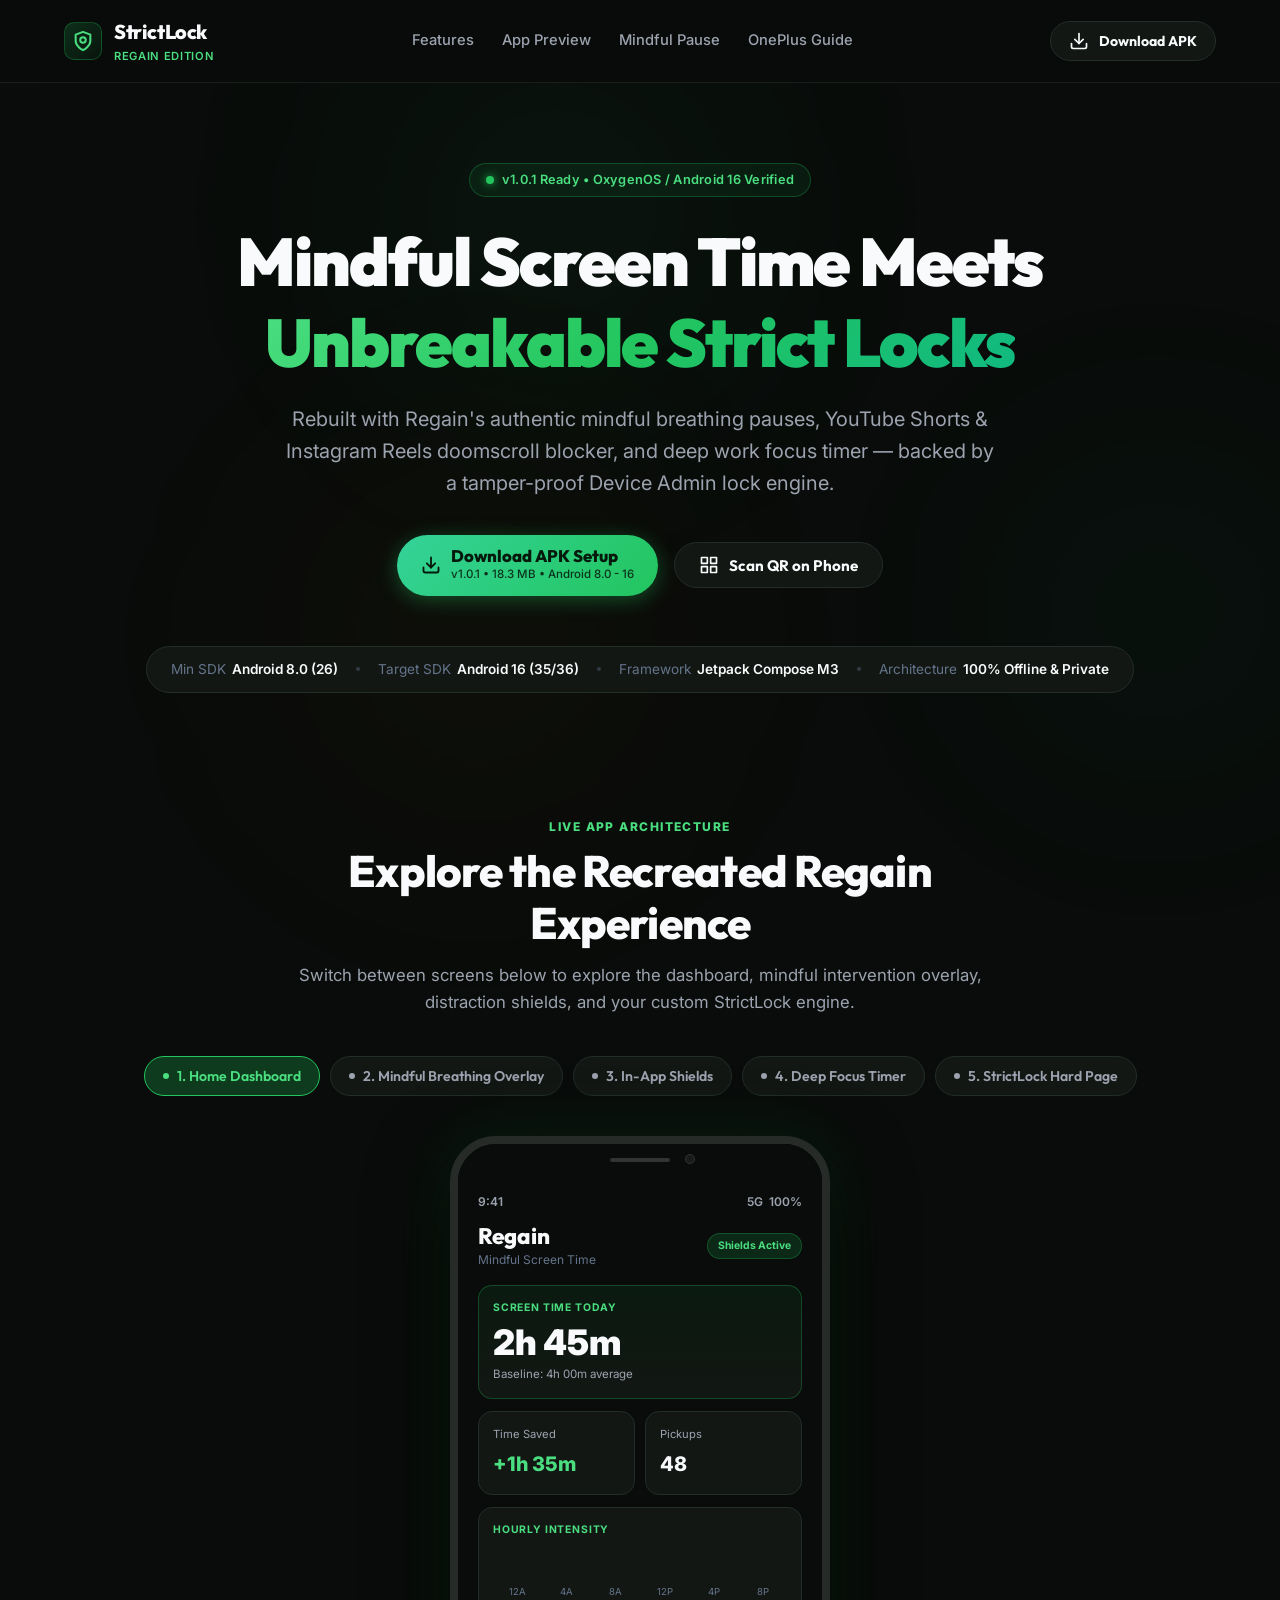
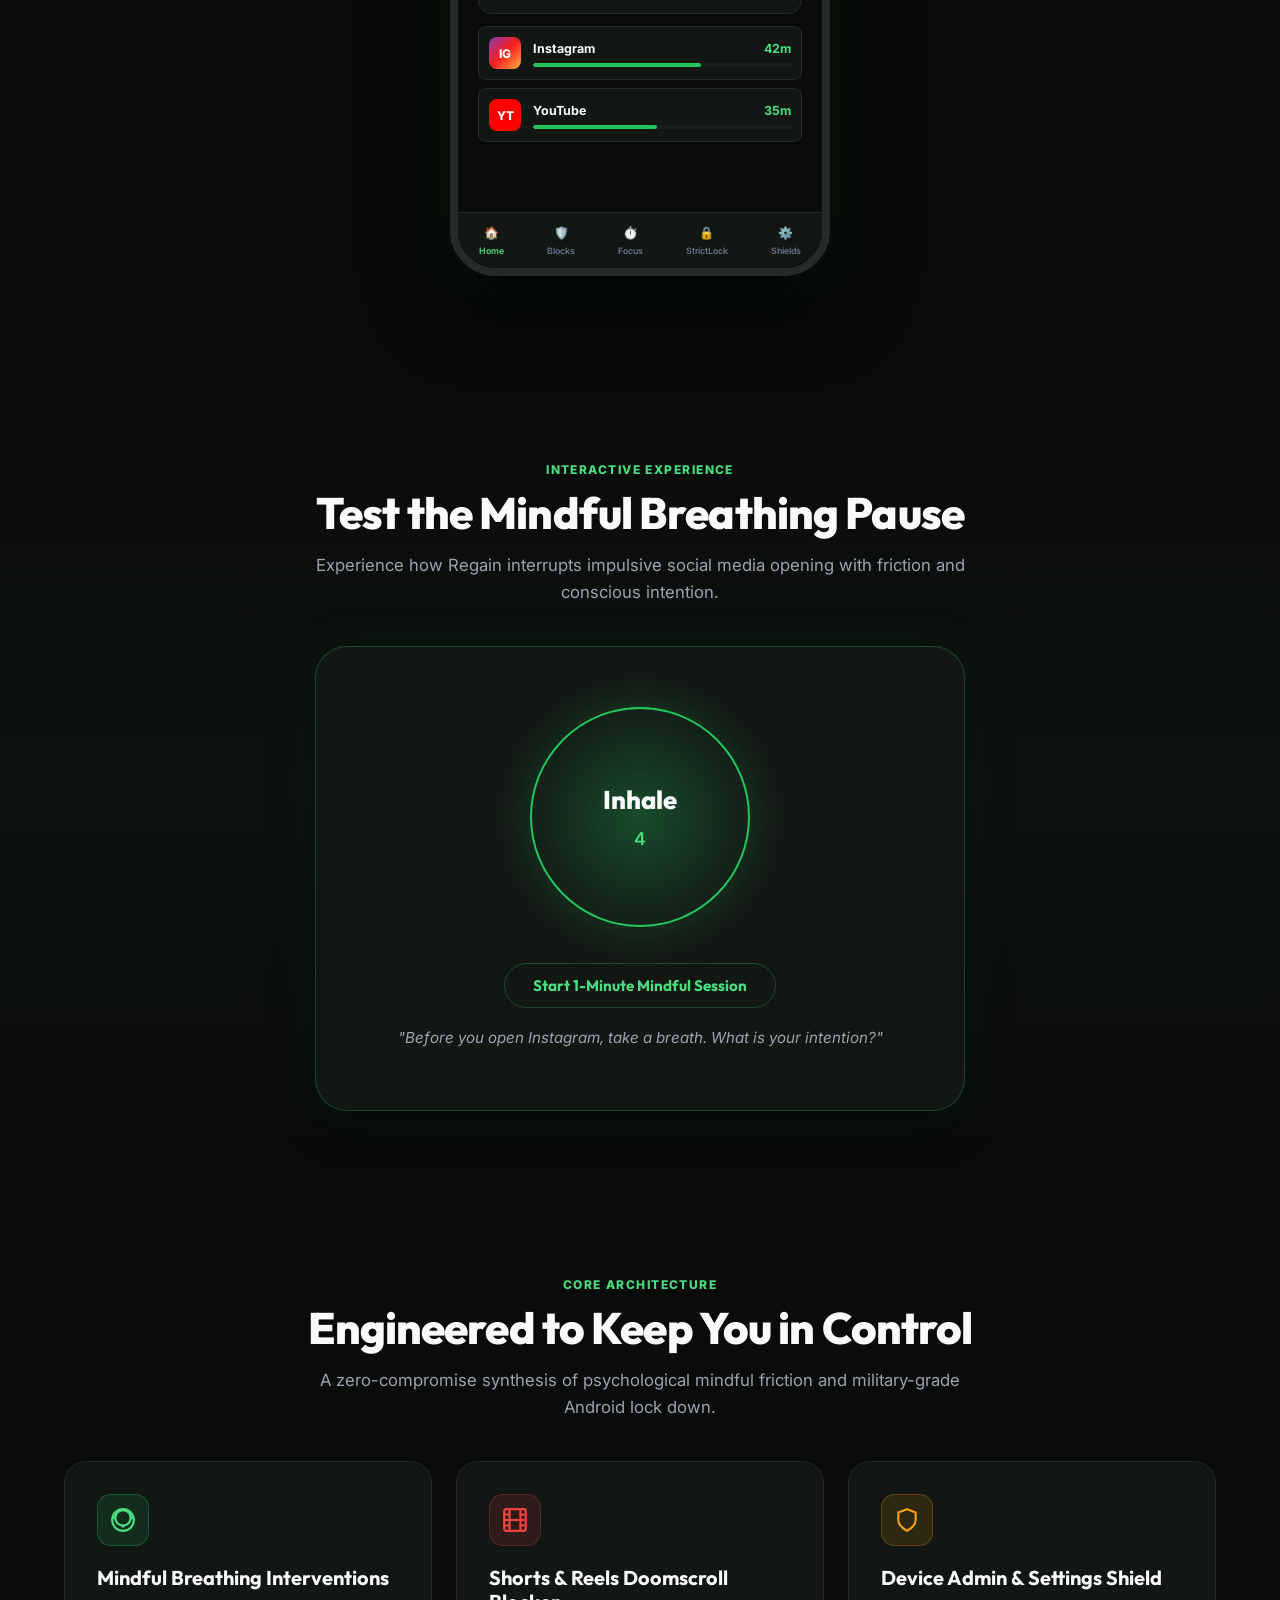
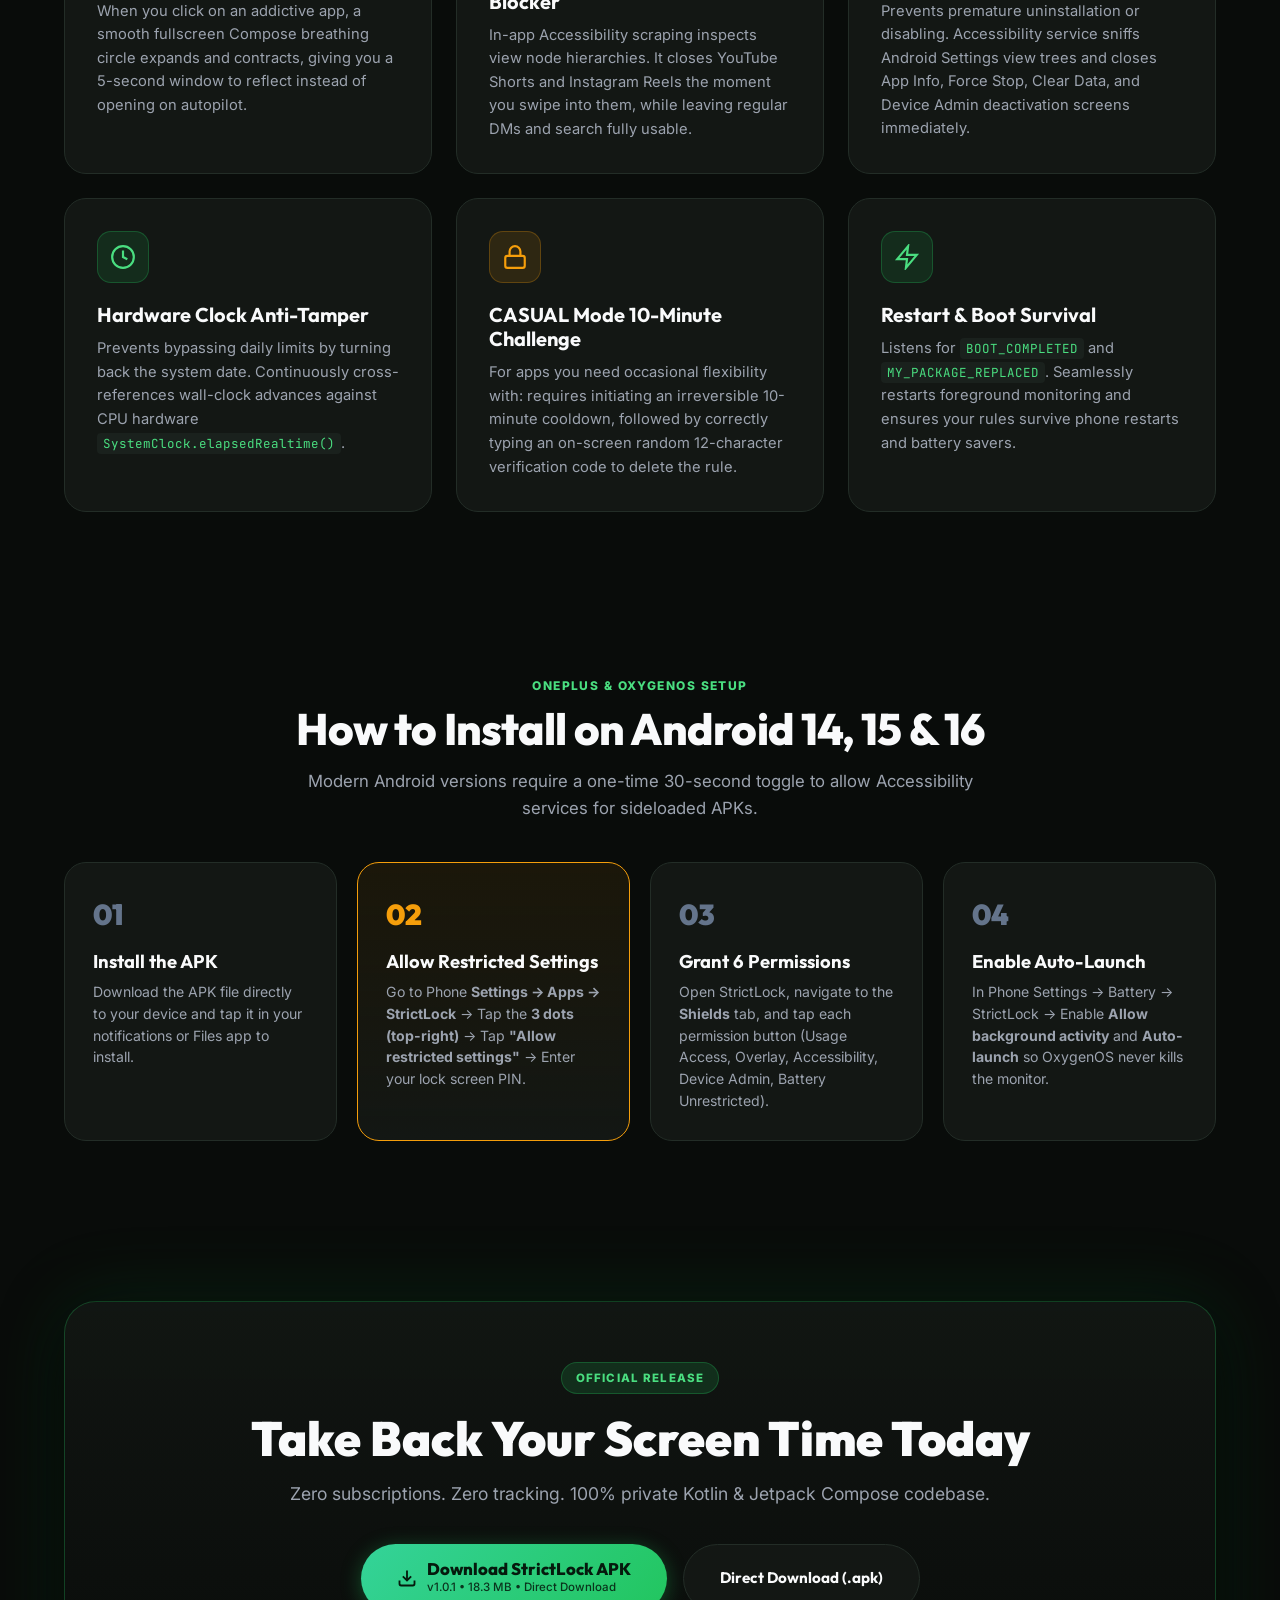
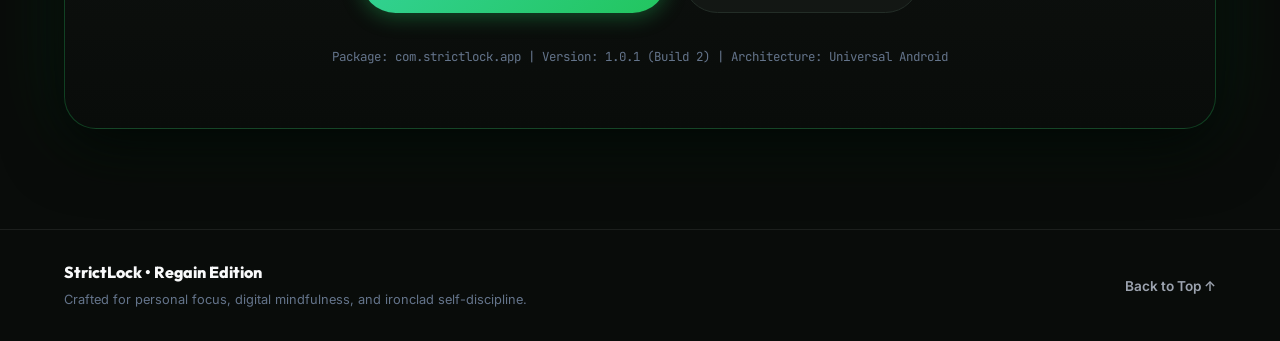
==== commit 3a96960d: "Optimize for Vercel deployment and clean up dead code" ====
--- a/website/index.html
+++ b/website/index.html
@@ -5,7 +5,23 @@
     <meta name="viewport" content="width=device-width, initial-scale=1.0">
     <title>StrictLock — Regain Edition | Mindful Screen Time & Unbreakable Blocker</title>
     <meta name="description" content="Download StrictLock (Regain Edition), the mindful screen time limiter with breathing interventions, Reels/Shorts blocker, and unbreakable Device Admin strict lockouts for Android 8 to 16.">
-    
+    <meta name="theme-color" content="#090C0A">
+    <meta name="robots" content="index, follow">
+
+    <!-- Open Graph / Facebook / WhatsApp -->
+    <meta property="og:type" content="website">
+    <meta property="og:title" content="StrictLock — Regain Edition | Mindful Screen Time & Unbreakable Blocker">
+    <meta property="og:description" content="Mindful breathing interventions, Reels/Shorts doomscroll blocker, and unbreakable Device Admin strict lockouts for Android.">
+    <meta property="og:site_name" content="StrictLock">
+
+    <!-- Twitter -->
+    <meta name="twitter:card" content="summary_large_image">
+    <meta name="twitter:title" content="StrictLock — Regain Edition">
+    <meta name="twitter:description" content="Mindful breathing interventions, Reels/Shorts doomscroll blocker, and unbreakable Device Admin strict lockouts for Android.">
+
+    <!-- Inline SVG Favicon -->
+    <link rel="icon" type="image/svg+xml" href="data:image/svg+xml,%3Csvg xmlns='http://www.w3.org/2000/svg' viewBox='0 0 24 24' fill='none' stroke='%2322C55E' stroke-width='2.2' stroke-linecap='round' stroke-linejoin='round'%3E%3Cpath d='M12 22s8-4 8-10V5l-8-3-8 3v7c0 6 8 10 8 10z'/%3E%3Ccircle cx='12' cy='11' r='3'/%3E%3C/svg%3E">
+
     <!-- Google Fonts -->
     <link rel="preconnect" href="https://fonts.googleapis.com">
     <link rel="preconnect" href="https://fonts.gstatic.com" crossorigin>
@@ -586,8 +602,8 @@
                         </div>
                     </a>
 
-                    <a href="app-debug.apk" download="app-debug.apk" class="btn btn-secondary big-btn">
-                        <span>Mirror Download (.apk)</span>
+                    <a href="StrictLock-Regain-v1.0.1.apk" download="StrictLock-Regain-v1.0.1.apk" class="btn btn-secondary big-btn">
+                        <span>Direct Download (.apk)</span>
                     </a>
                 </div>
 
